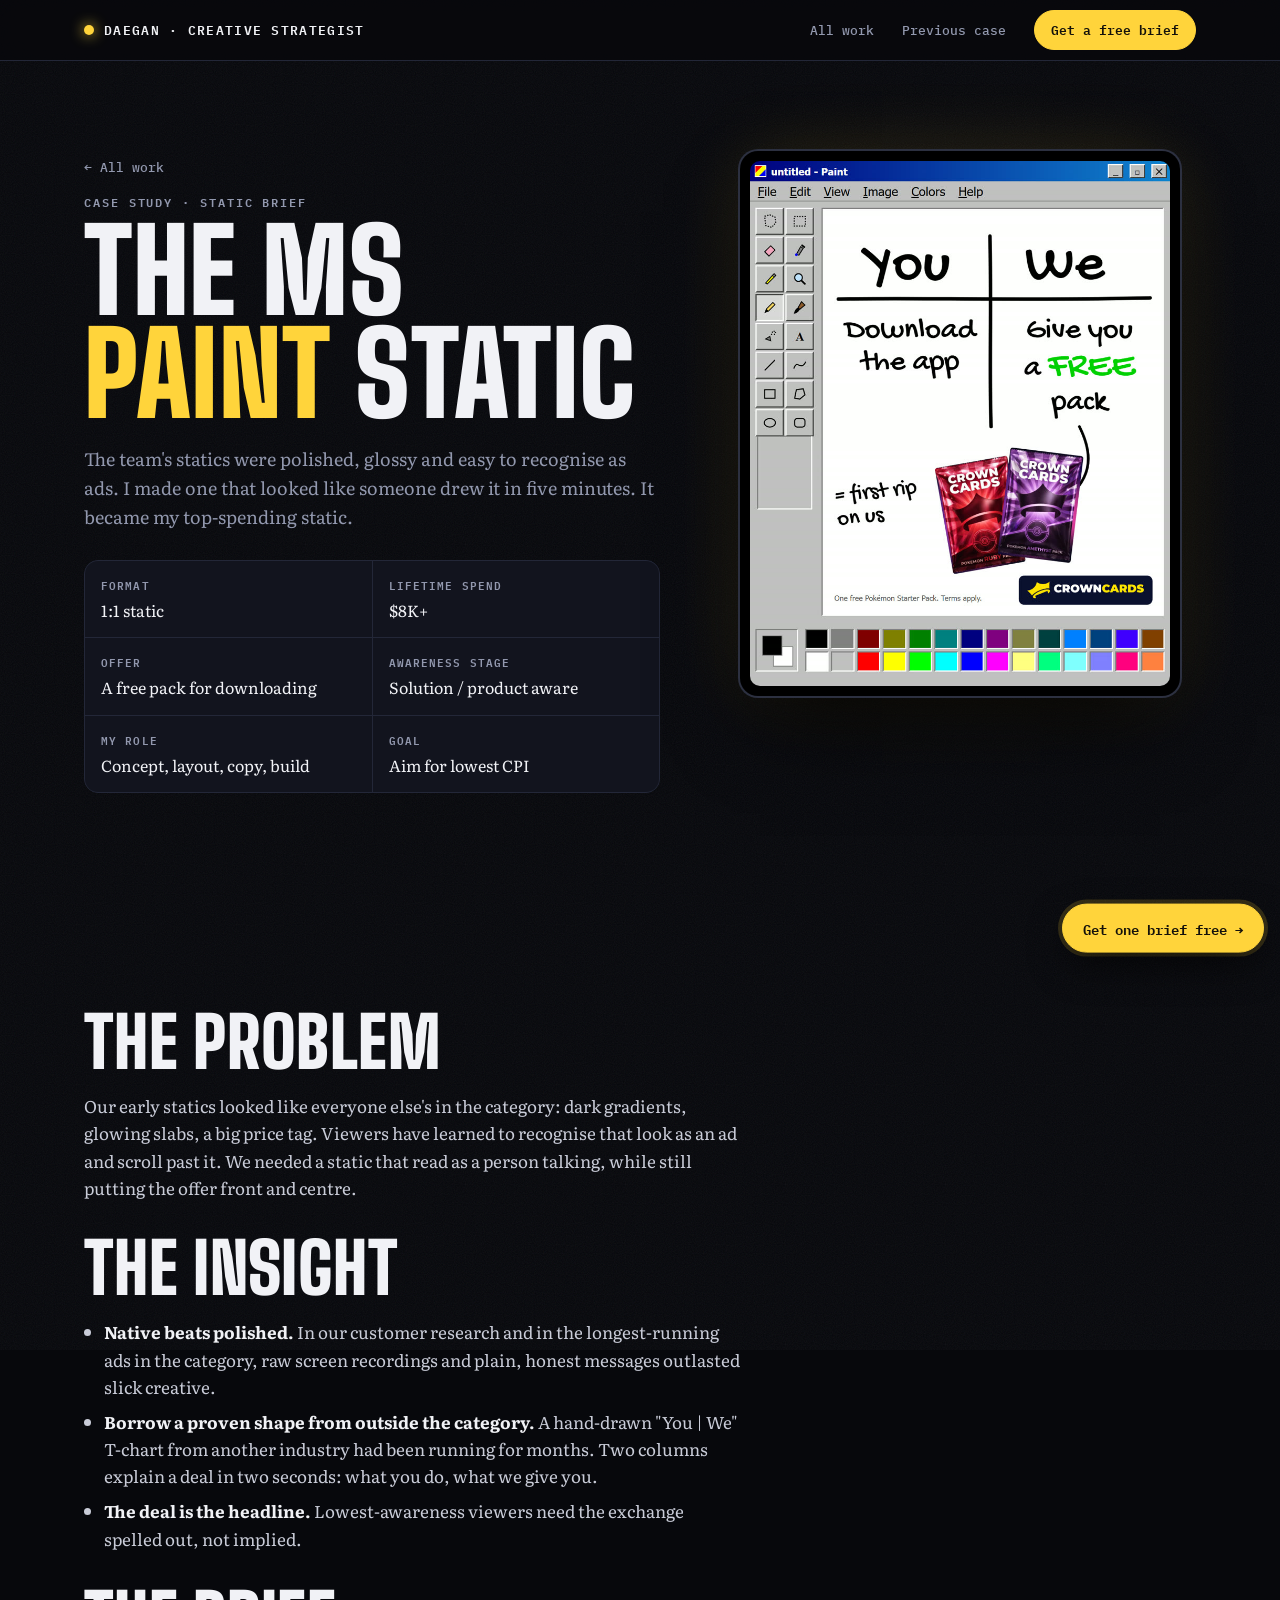
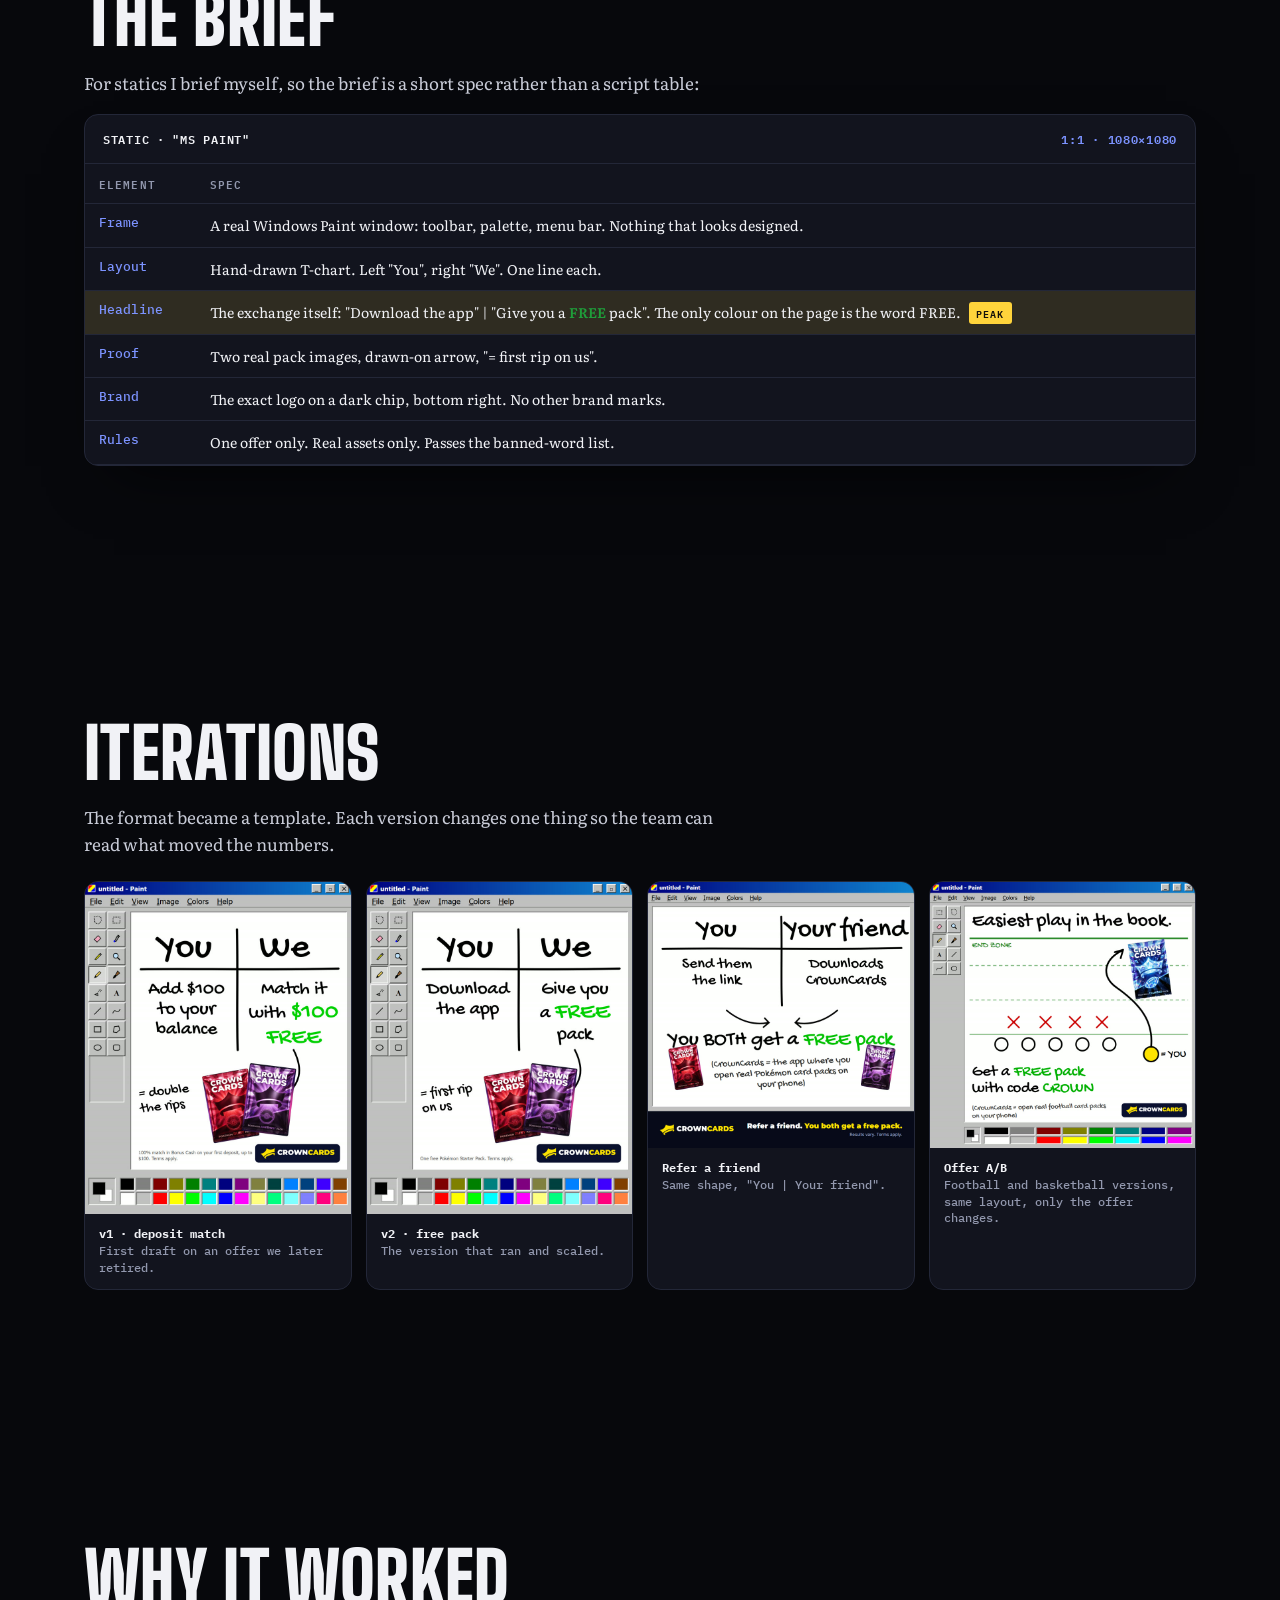
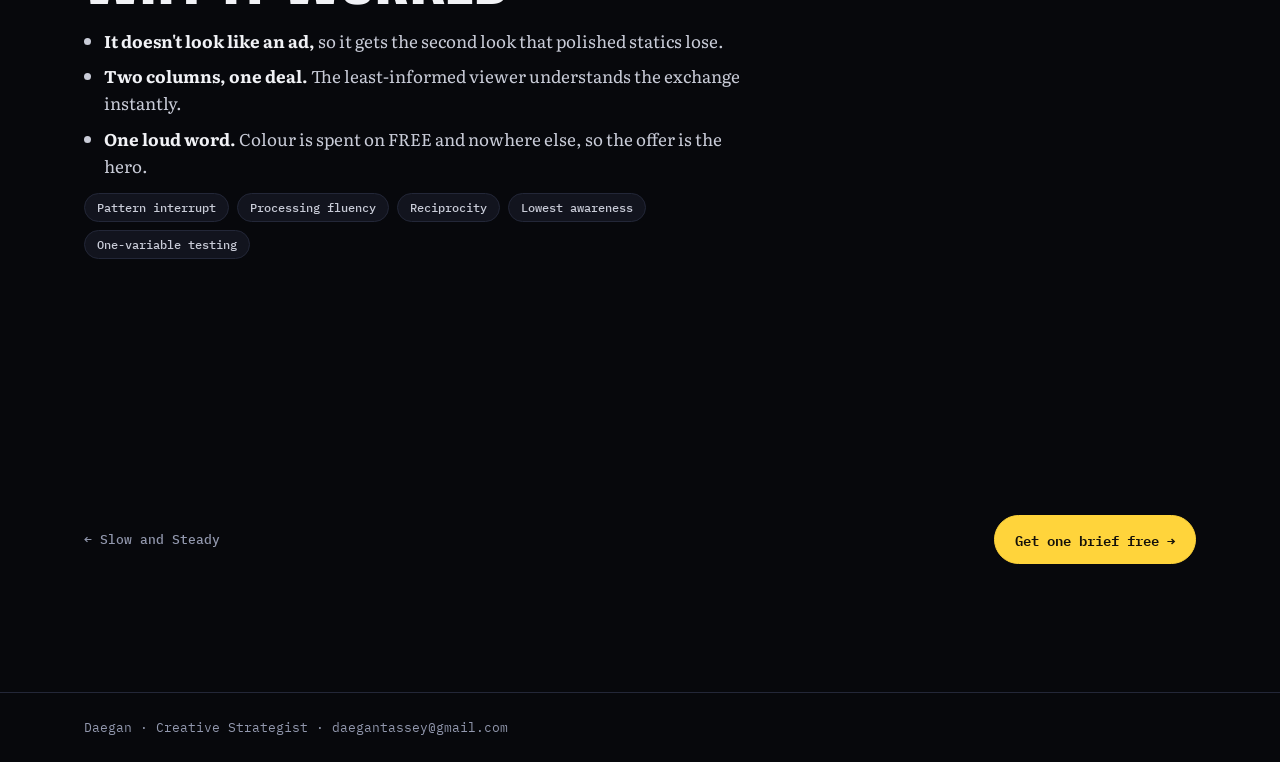
==== ms-paint.html @ 8f41a7f6 "Cache-bust css/js Co-Authored-By: Claude Opus 5.5 <noreply@anthropic.com>" ====
<!doctype html>
<html lang="en"><head>
<meta charset="utf-8"><meta name="viewport" content="width=device-width,initial-scale=1,viewport-fit=cover">
<title>MS Paint Static · Case Study</title>
<link rel="preconnect" href="https://fonts.googleapis.com"><link rel="preconnect" href="https://fonts.gstatic.com" crossorigin>
<link href="https://fonts.googleapis.com/css2?family=Big+Shoulders+Display:wght@600;800;900&family=Literata:ital,opsz,wght@0,7..72,400;0,7..72,600;1,7..72,400&family=IBM+Plex+Mono:wght@400;500;600&display=swap" rel="stylesheet">
<link rel="stylesheet" href="site.css?v=3">
</head><body>
<header class="bar"><div class="wrap">
  <a class="who" href="index.html"><b></b>Daegan · Creative Strategist</a>
  <nav><a href="index.html#work">All work</a><a href="slow-and-steady.html">Previous case</a><a class="go" href="index.html#contact">Get a free brief</a></nav>
</div></header>

<main class="wrap">
  <div class="cs-hero">
    <div>
      <a class="back" href="index.html#work">← All work</a>
      <div class="eyebrow" style="margin-top:18px">Case study · Static brief</div>
      <h1 style="margin-top:12px">The MS <span class="mark">Paint</span> static</h1>
      <p class="lede">The team's statics were polished, glossy and easy to recognise as ads. I made one that looked like someone drew it in five minutes. It became my top-spending static.</p>
      <dl class="facts">
        <div><dt>Format</dt><dd>1:1 static</dd></div>
        <div><dt>Lifetime spend</dt><dd>$8K+</dd></div>
        <div><dt>Offer</dt><dd>A free pack for downloading</dd></div>
        <div><dt>Awareness stage</dt><dd>Solution / product aware</dd></div>
        <div><dt>My role</dt><dd>Concept, layout, copy, build</dd></div>
        <div><dt>Goal</dt><dd>Aim for lowest CPI</dd></div>
      </dl>
    </div>
    <div class="media-frame sq"><img src="assets/ms-paint.jpg" alt="MS Paint style static: You download the app, We give you a free pack"></div>
  </div>

  <section class="rv">
    <div class="prose">
      <h2>The problem</h2>
      <p>Our early statics looked like everyone else's in the category: dark gradients, glowing slabs, a big price tag. Viewers have learned to recognise that look as an ad and scroll past it. We needed a static that read as a person talking, while still putting the offer front and centre.</p>
      <h2 style="margin-top:36px">The insight</h2>
      <ul>
        <li><b>Native beats polished.</b> In our customer research and in the longest-running ads in the category, raw screen recordings and plain, honest messages outlasted slick creative.</li>
        <li><b>Borrow a proven shape from outside the category.</b> A hand-drawn "You | We" T-chart from another industry had been running for months. Two columns explain a deal in two seconds: what you do, what we give you.</li>
        <li><b>The deal is the headline.</b> Lowest-awareness viewers need the exchange spelled out, not implied.</li>
      </ul>
      <h2 style="margin-top:36px">The brief</h2>
      <p>For statics I brief myself, so the brief is a short spec rather than a script table:</p>
    </div>
    <article class="brief" style="transform:none;margin-top:18px" aria-label="MS Paint static spec">
      <div class="brief-head"><span>Static · "MS Paint"</span><span>1:1 · 1080×1080</span></div>
      <div class="tbl-scroll"><table>
        <thead><tr><th>Element</th><th>Spec</th></tr></thead>
        <tbody>
          <tr><td class="tc">Frame</td><td>A real Windows Paint window: toolbar, palette, menu bar. Nothing that looks designed.</td></tr>
          <tr><td class="tc">Layout</td><td>Hand-drawn T-chart. Left "You", right "We". One line each.</td></tr>
          <tr class="peak"><td class="tc">Headline</td><td>The exchange itself: "Download the app" | "Give you a <span style="color:#1f9d3a;font-weight:600">FREE</span> pack". The only colour on the page is the word FREE.</td></tr>
          <tr><td class="tc">Proof</td><td>Two real pack images, drawn-on arrow, "= first rip on us".</td></tr>
          <tr><td class="tc">Brand</td><td>The exact logo on a dark chip, bottom right. No other brand marks.</td></tr>
          <tr><td class="tc">Rules</td><td>One offer only. Real assets only. Passes the banned-word list.</td></tr>
        </tbody></table></div>
    </article>
  </section>

  <section class="rv">
    <div class="prose"><h2>Iterations</h2><p>The format became a template. Each version changes one thing so the team can read what moved the numbers.</p></div>
    <div class="iter">
      <figure><img src="assets/ms-paint-v1.jpg" alt="First version with a deposit-match offer"><figcaption><b>v1 · deposit match</b>First draft on an offer we later retired.</figcaption></figure>
      <figure><img src="assets/ms-paint.jpg" alt="Shipped version"><figcaption><b>v2 · free pack</b>The version that ran and scaled.</figcaption></figure>
      <figure><img src="assets/ms-paint-refer.jpg" alt="Refer a friend version"><figcaption><b>Refer a friend</b>Same shape, "You | Your friend".</figcaption></figure>
      <figure><img src="assets/playbook.jpg" alt="Football playbook version"><figcaption><b>Offer A/B</b>Football and basketball versions, same layout, only the offer changes.</figcaption></figure>
    </div>
  </section>

  <section class="rv">
    <div class="prose">
      <h2>Why it worked</h2>
      <ul>
        <li><b>It doesn't look like an ad,</b> so it gets the second look that polished statics lose.</li>
        <li><b>Two columns, one deal.</b> The least-informed viewer understands the exchange instantly.</li>
        <li><b>One loud word.</b> Colour is spent on FREE and nowhere else, so the offer is the hero.</li>
      </ul>
      <div class="tags"><span>Pattern interrupt</span><span>Processing fluency</span><span>Reciprocity</span><span>Lowest awareness</span><span>One-variable testing</span></div>
    </div>
  </section>

  <section class="next rv"><a class="back" href="slow-and-steady.html">← Slow and Steady</a><a class="btn primary" href="index.html#contact">Get one brief free →</a></section>
</main>
<footer><div class="wrap">Daegan · Creative Strategist · daegantassey@gmail.com</div></footer>
<div class="sticky"><a class="btn primary" href="index.html#contact">Get one brief free →</a></div>
<script src="motion.js?v=3"></script>
</body></html>
---- site.css ----
/* Dark stage, motion-led. The site is an ad for Daegan: hook + offer up top, proof moving, story, peak (case studies), offer again.
   Single deliberate dark look. Highlighter yellow = the offer; cobalt = data/timecodes. */
:root{
  --bg:#07080C; --bg2:#0E1018; --card:#12141E; --line:#232738; --fg:#F1F2F6; --mut:#9298AE;
  --hl:#FFD43B; --hl-ink:#14110A; --tc:#7C93FF; --glow:rgba(255,212,59,.18);
  --display:"Big Shoulders Display","Arial Narrow",Impact,sans-serif;
  --body:"Literata",Georgia,"Times New Roman",serif;
  --mono:"IBM Plex Mono",ui-monospace,Menlo,Consolas,monospace;
  color-scheme:dark;
}
*{box-sizing:border-box}
html{scroll-behavior:smooth}
body{background:var(--bg);color:var(--fg);font:400 17px/1.6 var(--body);margin:0;overflow-x:hidden}
body::before{content:"";position:fixed;inset:-50%;z-index:-1;pointer-events:none;opacity:.06;
  background-image:url("data:image/svg+xml,%3Csvg xmlns='http://www.w3.org/2000/svg' width='160' height='160'%3E%3Cfilter id='n'%3E%3CfeTurbulence type='fractalNoise' baseFrequency='.9' numOctaves='3'/%3E%3C/filter%3E%3Crect width='100%25' height='100%25' filter='url(%23n)'/%3E%3C/svg%3E");
  animation:grain 1.2s steps(6) infinite}
@keyframes grain{0%{transform:translate(0,0)}20%{transform:translate(-3%,2%)}40%{transform:translate(2%,-3%)}60%{transform:translate(-2%,-1%)}80%{transform:translate(3%,1%)}100%{transform:translate(0,0)}}
.wrap{max-width:1200px;margin:0 auto;padding-inline:clamp(16px,4vw,44px);padding-block:0}
a{color:inherit}
h1,h2,h3{font-family:var(--display);font-weight:900;line-height:.9;letter-spacing:.005em;text-transform:uppercase;text-wrap:balance;margin:0}
.eyebrow{font:600 12px/1 var(--mono);letter-spacing:.16em;text-transform:uppercase;color:var(--mut)}
.mark{color:var(--hl)}
.hlbar{background:var(--hl);color:var(--hl-ink);padding:0 .12em}
section{padding-block:clamp(70px,10vw,140px)}
.lede{max-width:58ch;color:var(--mut);font-size:18px}
:focus-visible{outline:3px solid var(--hl);outline-offset:3px}

/* bar */
.bar{position:sticky;top:env(safe-area-inset-top,0px);z-index:20;background:rgba(7,8,12,.72);backdrop-filter:blur(12px);border-bottom:1px solid var(--line)}
.bar .wrap{display:flex;align-items:center;justify-content:space-between;gap:16px;height:60px}
.who{font:600 13px var(--mono);letter-spacing:.1em;text-transform:uppercase;text-decoration:none}
.who b{display:inline-block;width:10px;height:10px;border-radius:50%;background:var(--hl);margin-right:10px;box-shadow:0 0 14px var(--hl);animation:pulse 2s ease-in-out infinite}
@keyframes pulse{50%{opacity:.35}}
nav{display:flex;gap:clamp(12px,2.4vw,28px);font:500 13px var(--mono);align-items:center}
nav a{text-decoration:none;color:var(--mut)} nav a:hover{color:var(--fg)}
@media (max-width:680px){nav a:not(.go){display:none}}
.go,.btn{font:600 14px var(--mono);text-decoration:none;padding:12px 20px;border-radius:999px;border:1.5px solid var(--line);color:var(--fg);background:transparent;cursor:pointer;display:inline-flex;align-items:center;gap:8px;transition:transform .2s,box-shadow .2s,background .2s}
.go,.btn.primary{background:var(--hl);color:var(--hl-ink)!important;border-color:var(--hl)}
.btn.primary:hover,.go:hover{transform:translateY(-2px);box-shadow:0 10px 30px -6px var(--hl)}
.go{padding:8px 16px;font-size:13px}

/* hero */
.hero{position:relative;display:grid;grid-template-columns:minmax(0,1.2fr) minmax(0,.8fr);gap:clamp(28px,5vw,72px);align-items:center;padding-block:clamp(44px,8vw,100px)}
.hero::before{content:"";position:absolute;z-index:-1;width:900px;height:900px;left:40%;top:-30%;border-radius:50%;background:radial-gradient(circle,var(--glow),transparent 60%);filter:blur(10px);animation:drift 14s ease-in-out infinite alternate}
@keyframes drift{to{transform:translate(-18%,12%)}}
.hero h1{font-size:clamp(54px,7.2vw,104px)}
.hero h1 .ln{white-space:nowrap}
@media (max-width:520px){.hero h1 .ln{white-space:normal}}
.hero h1 .ln{display:block;animation:rise .9s cubic-bezier(.2,.8,.2,1) both}
.hero h1 .ln:nth-child(2){animation-delay:.08s}.hero h1 .ln:nth-child(3){animation-delay:.16s}.hero h1 .ln:nth-child(4){animation-delay:.24s}
@keyframes rise{from{transform:translateY(40%);opacity:0}to{transform:none;opacity:1}}
.hero p{margin:24px 0 28px;max-width:46ch;font-size:19px;color:#C9CCD8}
.cta-row{display:flex;flex-wrap:wrap;gap:12px;align-items:center}
.chip{font:500 13px var(--mono);color:var(--mut);display:flex;align-items:center;gap:8px}
.chip strong{color:var(--fg)}
.phone{justify-self:center;width:min(320px,80vw);border-radius:40px;padding:10px;background:#000;box-shadow:0 0 0 2px #2c3040,0 0 0 4px #0b0c12,0 40px 80px -20px rgba(0,0,0,.9),0 0 80px -10px var(--glow);transform:rotate(3deg);animation:float 6s ease-in-out infinite}
@keyframes float{50%{transform:rotate(1.5deg) translateY(-12px)}}
.phone video,.phone img{display:block;width:100%;border-radius:30px;aspect-ratio:9/16;object-fit:cover;max-width:100%}
.phone .tag{position:absolute}
@media (max-width:880px){.hero{grid-template-columns:1fr}.phone{transform:none}}

/* marquee */
.marquee{border-block:1px solid var(--line);overflow:hidden;white-space:nowrap;background:var(--bg2)}
.marquee .track{display:inline-flex;gap:48px;padding-block:18px;animation:mq 38s linear infinite;font:800 clamp(22px,3vw,34px)/1 var(--display);text-transform:uppercase;letter-spacing:.03em}
.marquee .track span{display:inline-flex;align-items:center;gap:48px}
.marquee .track span::after{content:"✦";color:var(--hl);font-size:.7em}
.marquee em{font-style:normal;color:var(--hl)}
@keyframes mq{to{transform:translateX(-50%)}}

/* proof stats */
.proof{display:grid;grid-template-columns:repeat(4,minmax(0,1fr));gap:1px;background:var(--line);border:1px solid var(--line);border-radius:14px;overflow:hidden}
.proof div{background:var(--card);padding:28px 22px}
.proof strong{display:block;font:900 clamp(46px,6vw,76px)/1 var(--display);font-variant-numeric:tabular-nums}
.proof .hi strong{color:var(--hl);text-shadow:0 0 30px var(--glow)}
.proof span{font:500 12px var(--mono);letter-spacing:.08em;text-transform:uppercase;color:var(--mut)}
@media (max-width:760px){.proof{grid-template-columns:repeat(2,minmax(0,1fr))}}
.foot{font:400 13px var(--mono);color:var(--mut);margin-top:14px}

/* section heads */
.sh{display:grid;grid-template-columns:minmax(0,1.1fr) minmax(0,.9fr);gap:clamp(20px,4vw,56px);align-items:end;margin-bottom:44px}
.sh h2{font-size:clamp(52px,7.5vw,104px)}
@media (max-width:760px){.sh{grid-template-columns:1fr}}

/* story: problem → fix */
.problem{display:grid;grid-template-columns:repeat(3,minmax(0,1fr));gap:14px}
.problem div{padding:26px;border:1px solid var(--line);border-radius:14px;background:var(--card)}
.problem b{font:900 36px/1 var(--display);text-transform:uppercase;display:block;margin-bottom:10px}
.problem p{margin:0;color:var(--mut);font-size:16px}
@media (max-width:760px){.problem{grid-template-columns:1fr}}

/* brief card */
.brief{background:var(--card);border:1px solid var(--line);border-radius:14px;overflow:hidden;box-shadow:0 30px 60px -30px rgba(0,0,0,.8);min-width:0}
.brief-head{display:flex;justify-content:space-between;gap:12px;padding:14px 18px;border-bottom:1px solid var(--line);font:600 12px var(--mono);letter-spacing:.06em;text-transform:uppercase}
.brief-head span:last-child{color:var(--tc)}
.story{padding:14px 18px;font-size:15px;line-height:1.5;border-bottom:1px solid var(--line);color:#C9CCD8}
.story b{font:600 11px var(--mono);letter-spacing:.1em;text-transform:uppercase;color:var(--mut);display:block;margin-bottom:4px}
.tbl-scroll{overflow-x:auto}
table{border-collapse:collapse;width:100%;font-size:14px}
th{font:600 11px var(--mono);letter-spacing:.1em;text-transform:uppercase;color:var(--mut);text-align:left;padding:10px 14px;border-bottom:1px solid var(--line);white-space:nowrap}
td{padding:10px 14px;border-bottom:1px solid var(--line);vertical-align:top}
td.tc{font:500 13px var(--mono);color:var(--tc);white-space:nowrap;font-variant-numeric:tabular-nums}
tr.peak td{background:rgba(255,212,59,.12)}
tr.peak td:last-child::after{content:"PEAK";font:600 10px var(--mono);letter-spacing:.12em;margin-left:8px;padding:2px 7px;border-radius:3px;background:var(--hl);color:var(--hl-ink)}
.split{display:grid;grid-template-columns:minmax(0,.9fr) minmax(0,1.1fr);gap:clamp(24px,4vw,56px);align-items:start}
@media (max-width:900px){.split{grid-template-columns:1fr}}

/* anatomy list */
.anatomy{display:grid;grid-template-columns:repeat(2,minmax(0,1fr));gap:1px;background:var(--line);border:1px solid var(--line);border-radius:14px;overflow:hidden}
.part{background:var(--card);padding:20px 22px;transition:background .25s}
.part:hover{background:#171a27}
.part .k{font:600 11px var(--mono);color:var(--tc);letter-spacing:.1em}
.part h3{font-size:28px;margin:8px 0 6px}
.part p{margin:0;font-size:15px;color:var(--mut)}
@media (max-width:540px){.anatomy{grid-template-columns:1fr}}

/* reel (moving work) */
.reel{overflow:hidden;mask-image:linear-gradient(90deg,transparent,#000 6%,#000 94%,transparent);-webkit-mask-image:linear-gradient(90deg,transparent,#000 6%,#000 94%,transparent)}
.reel .row{display:flex;gap:16px;width:max-content;animation:reel 60s linear infinite}
.reel:hover .row{animation-play-state:paused}
@keyframes reel{to{transform:translateX(-50%)}}
.rc{position:relative;width:250px;flex:none;border-radius:16px;overflow:hidden;background:#000;border:1px solid var(--line);text-decoration:none}
.rc video,.rc img{display:block;width:100%;aspect-ratio:4/5;object-fit:cover;max-width:100%}
.rc.static img{object-fit:contain;background:#0d1020}
.rc .cap{position:absolute;left:0;right:0;bottom:0;padding:34px 14px 12px;background:linear-gradient(transparent,rgba(0,0,0,.88));font:500 12px/1.35 var(--mono);color:#cfd3e2}
.rc .cap b{display:block;color:#fff;font:800 22px/1 var(--display);text-transform:uppercase;margin-bottom:4px}
.rc .cap .sp{color:var(--hl)}
.rc .badge{position:absolute;top:10px;left:10px;font:600 10px var(--mono);letter-spacing:.1em;text-transform:uppercase;background:var(--hl);color:var(--hl-ink);padding:4px 8px;border-radius:999px}

/* awareness ladder */
.ladder{display:flex;flex-direction:column;gap:10px}
.rung{display:grid;grid-template-columns:170px minmax(0,1fr) minmax(0,1.1fr);gap:22px;align-items:baseline;padding:20px 22px;background:var(--card);border:1px solid var(--line);border-radius:14px;transition:border-color .25s,transform .25s}
.rung:hover{border-color:var(--hl);transform:translateX(6px)}
.rung:nth-child(2){margin-left:3%}.rung:nth-child(3){margin-left:6%}.rung:nth-child(4){margin-left:9%}.rung:nth-child(5){margin-left:12%}
.rung .st{font:900 30px/1 var(--display);text-transform:uppercase}
.rung .st small{display:block;font:600 11px var(--mono);letter-spacing:.12em;color:var(--tc);margin-bottom:6px}
.rung .job{font-size:15.5px}
.rung .ex{font-size:15px;color:var(--mut);border-left:2px solid var(--hl);padding-left:12px}
@media (max-width:820px){.rung{grid-template-columns:1fr;gap:8px;margin-left:0!important}}

/* case study cards (the peak) */
.cases{display:grid;grid-template-columns:repeat(2,minmax(0,1fr));gap:18px}
.case{position:relative;display:grid;grid-template-columns:minmax(0,1fr) 150px;gap:18px;align-items:end;padding:26px;border-radius:18px;background:var(--card);border:1px solid var(--line);text-decoration:none;overflow:hidden;transition:transform .3s,border-color .3s}
.case:hover{transform:translateY(-6px);border-color:var(--hl)}
.case::after{content:"";position:absolute;inset:auto -30% -60% auto;width:340px;height:340px;border-radius:50%;background:radial-gradient(circle,var(--glow),transparent 65%)}
.case h3{font-size:clamp(40px,4.6vw,64px)}
.case .meta{font:500 12px var(--mono);color:var(--mut);letter-spacing:.06em;text-transform:uppercase;margin-bottom:12px}
.case .sp{font:900 44px/1 var(--display);color:var(--hl);margin-top:14px}
.case .go2{font:600 13px var(--mono);margin-top:14px;display:inline-block}
.case img,.case video{width:150px;border-radius:12px;position:relative;z-index:1;max-width:100%}
@media (max-width:900px){.cases{grid-template-columns:1fr}}
@media (max-width:480px){.case{grid-template-columns:1fr}.case img,.case video{width:120px}}

/* theory */
.theories{display:grid;grid-template-columns:repeat(auto-fill,minmax(250px,1fr));gap:12px}
.th{padding:20px;border:1px solid var(--line);border-radius:14px;background:var(--card);transition:border-color .25s}
.th:hover{border-color:var(--tc)}
.th b{font:600 13px var(--mono);letter-spacing:.04em;color:var(--fg)}
.th p{margin:6px 0 0;font-size:15px;color:var(--mut)}

/* systems */
.systems{display:grid;grid-template-columns:repeat(2,minmax(0,1fr));gap:14px}
.sys{display:grid;grid-template-columns:auto minmax(0,1fr);gap:18px;padding:22px;border:1px solid var(--line);border-radius:14px;background:var(--card)}
.cover{width:80px;height:104px;border-radius:4px;background:linear-gradient(160deg,#1b1f30,#090a10);border:1px solid var(--line);color:var(--hl);display:grid;place-items:end start;padding:9px;font:800 15px/1 var(--display);text-transform:uppercase}
.sys h3{font-size:30px;margin-bottom:6px}
.sys p{margin:0;font-size:15.5px;color:var(--mut)}
@media (max-width:760px){.systems{grid-template-columns:1fr}}

/* process */
.steps{display:grid;grid-template-columns:repeat(4,minmax(0,1fr));gap:0;border-top:1px solid var(--line)}
.step{padding:22px 18px 0 0;position:relative}
.step::before{content:"";position:absolute;top:-4px;left:0;width:8px;height:8px;border-radius:50%;background:var(--hl);box-shadow:0 0 12px var(--hl)}
.step .n{font:600 13px var(--mono);color:var(--tc)}
.step h3{font-size:32px;margin:8px 0}
.step p{margin:0;font-size:15.5px;color:var(--mut)}
@media (max-width:820px){.steps{grid-template-columns:1fr 1fr;row-gap:28px}}
@media (max-width:480px){.steps{grid-template-columns:1fr}}

.stack{display:flex;flex-wrap:wrap;gap:10px}
.stack span{font:500 14px var(--mono);padding:8px 14px;border:1px solid var(--line);border-radius:999px;color:#C9CCD8}

/* closing offer */
.close{position:relative;padding-block:clamp(80px,12vw,160px);text-align:center}
.close::before{content:"";position:absolute;z-index:-1;left:50%;top:50%;width:900px;height:600px;transform:translate(-50%,-50%);background:radial-gradient(ellipse,var(--glow),transparent 62%)}
.close h2{font-size:clamp(64px,11vw,160px);max-width:12ch;margin:14px auto 0}
.close p{max-width:52ch;margin:22px auto 30px;color:#C9CCD8}
.contact{display:flex;flex-wrap:wrap;gap:12px;align-items:center;justify-content:center}
.addr{font:600 15px var(--mono);padding:12px 18px;border:1.5px dashed var(--line);border-radius:999px;user-select:all}
footer{border-top:1px solid var(--line);padding-block:26px;font:400 13px var(--mono);color:var(--mut)}

/* sticky CTA */
.sticky{position:fixed;right:max(16px,env(safe-area-inset-right,0px));bottom:calc(16px + env(safe-area-inset-bottom,0px));z-index:30;transform:translateY(140%);transition:transform .35s cubic-bezier(.2,.8,.2,1)}
.sticky.on{transform:none}
.sticky .btn{box-shadow:0 14px 40px -8px rgba(0,0,0,.8),0 0 0 4px rgba(255,212,59,.18)}

/* reveal on scroll (content stays visible without JS) */
.motion .rv{opacity:0;transform:translateY(28px);transition:opacity .8s cubic-bezier(.2,.8,.2,1),transform .8s cubic-bezier(.2,.8,.2,1)}
.motion .rv.in{opacity:1;transform:none}

/* case study pages */
.cs-hero{display:grid;grid-template-columns:minmax(0,1.1fr) minmax(0,.9fr);gap:clamp(24px,5vw,64px);align-items:start;padding-block:clamp(40px,7vw,90px)}
.cs-hero h1{font-size:clamp(60px,9vw,128px);animation:rise .9s cubic-bezier(.2,.8,.2,1) both}
.cs-hero .lede{margin-top:18px}
.facts{display:grid;grid-template-columns:repeat(2,minmax(0,1fr));gap:1px;background:var(--line);border:1px solid var(--line);border-radius:14px;overflow:hidden;margin:28px 0 0}
.facts div{background:var(--card);padding:14px 16px}
.facts dt{font:600 11px var(--mono);letter-spacing:.1em;text-transform:uppercase;color:var(--mut)}
.facts dd{margin:4px 0 0;font-size:16px}
.media-frame{justify-self:center;width:min(340px,86vw);border-radius:40px;padding:10px;background:#000;box-shadow:0 0 0 2px #2c3040,0 40px 80px -20px rgba(0,0,0,.9),0 0 80px -10px var(--glow)}
.media-frame video,.media-frame img{display:block;width:100%;border-radius:30px;max-width:100%}
.media-frame.sq{border-radius:18px;width:min(440px,90vw)}.media-frame.sq img{border-radius:10px}
.prose{max-width:66ch}
.prose h2{font-size:clamp(40px,5.5vw,72px);margin-bottom:18px}
.prose p{margin:0 0 14px;color:#C9CCD8}
.prose ul{margin:0 0 14px;padding-left:20px;color:#C9CCD8}
.prose li{margin-bottom:8px}
.prose b{color:var(--fg)}
.frames{display:grid;grid-template-columns:repeat(6,minmax(0,1fr));gap:12px;margin-top:24px}
.frames figure{margin:0}
.frames img{width:100%;border-radius:12px;display:block;max-width:100%;border:1px solid var(--line)}
.frames figcaption{font:500 11px/1.35 var(--mono);color:var(--mut);margin-top:8px}
@media (max-width:760px){.frames{grid-template-columns:repeat(3,minmax(0,1fr))}.cs-hero{grid-template-columns:1fr}}
.iter{display:grid;grid-template-columns:repeat(4,minmax(0,1fr));gap:14px;margin-top:24px}
.iter figure{margin:0;background:var(--card);border:1px solid var(--line);border-radius:14px;overflow:hidden}
.iter img{display:block;width:100%;max-width:100%}
.iter figcaption{padding:12px 14px;font:500 12px/1.4 var(--mono);color:var(--mut)}
.iter figcaption b{color:var(--fg);display:block}
@media (max-width:820px){.iter{grid-template-columns:repeat(2,minmax(0,1fr))}}
.tags{display:flex;flex-wrap:wrap;gap:8px;margin-top:10px}
.tags span{font:500 12px var(--mono);padding:6px 12px;border:1px solid var(--line);border-radius:999px;background:var(--card);color:#C9CCD8}
.back{font:500 13px var(--mono);color:var(--mut);text-decoration:none}
.next{display:flex;justify-content:space-between;align-items:center;gap:16px;flex-wrap:wrap}

@media (prefers-reduced-motion:reduce){*,*::before,*::after{animation:none!important;transition:none!important}.motion .rv{opacity:1;transform:none}}
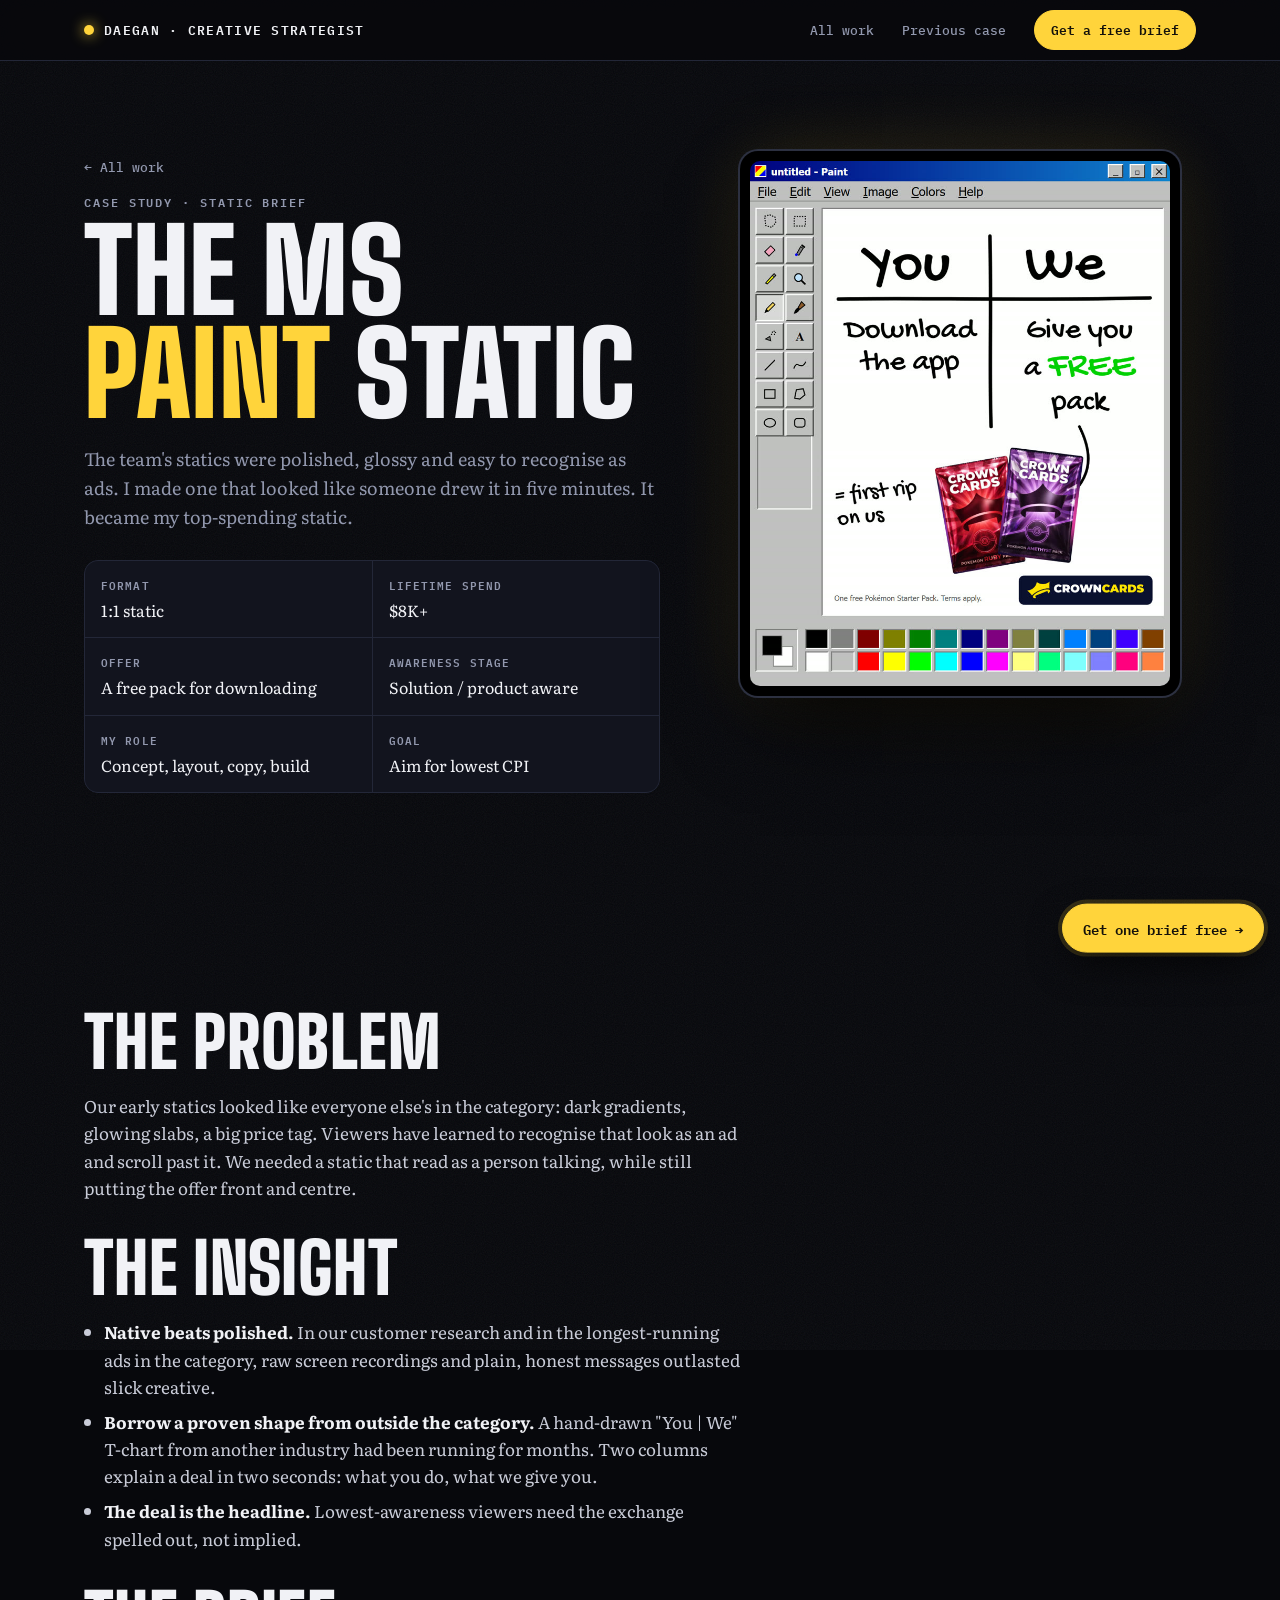
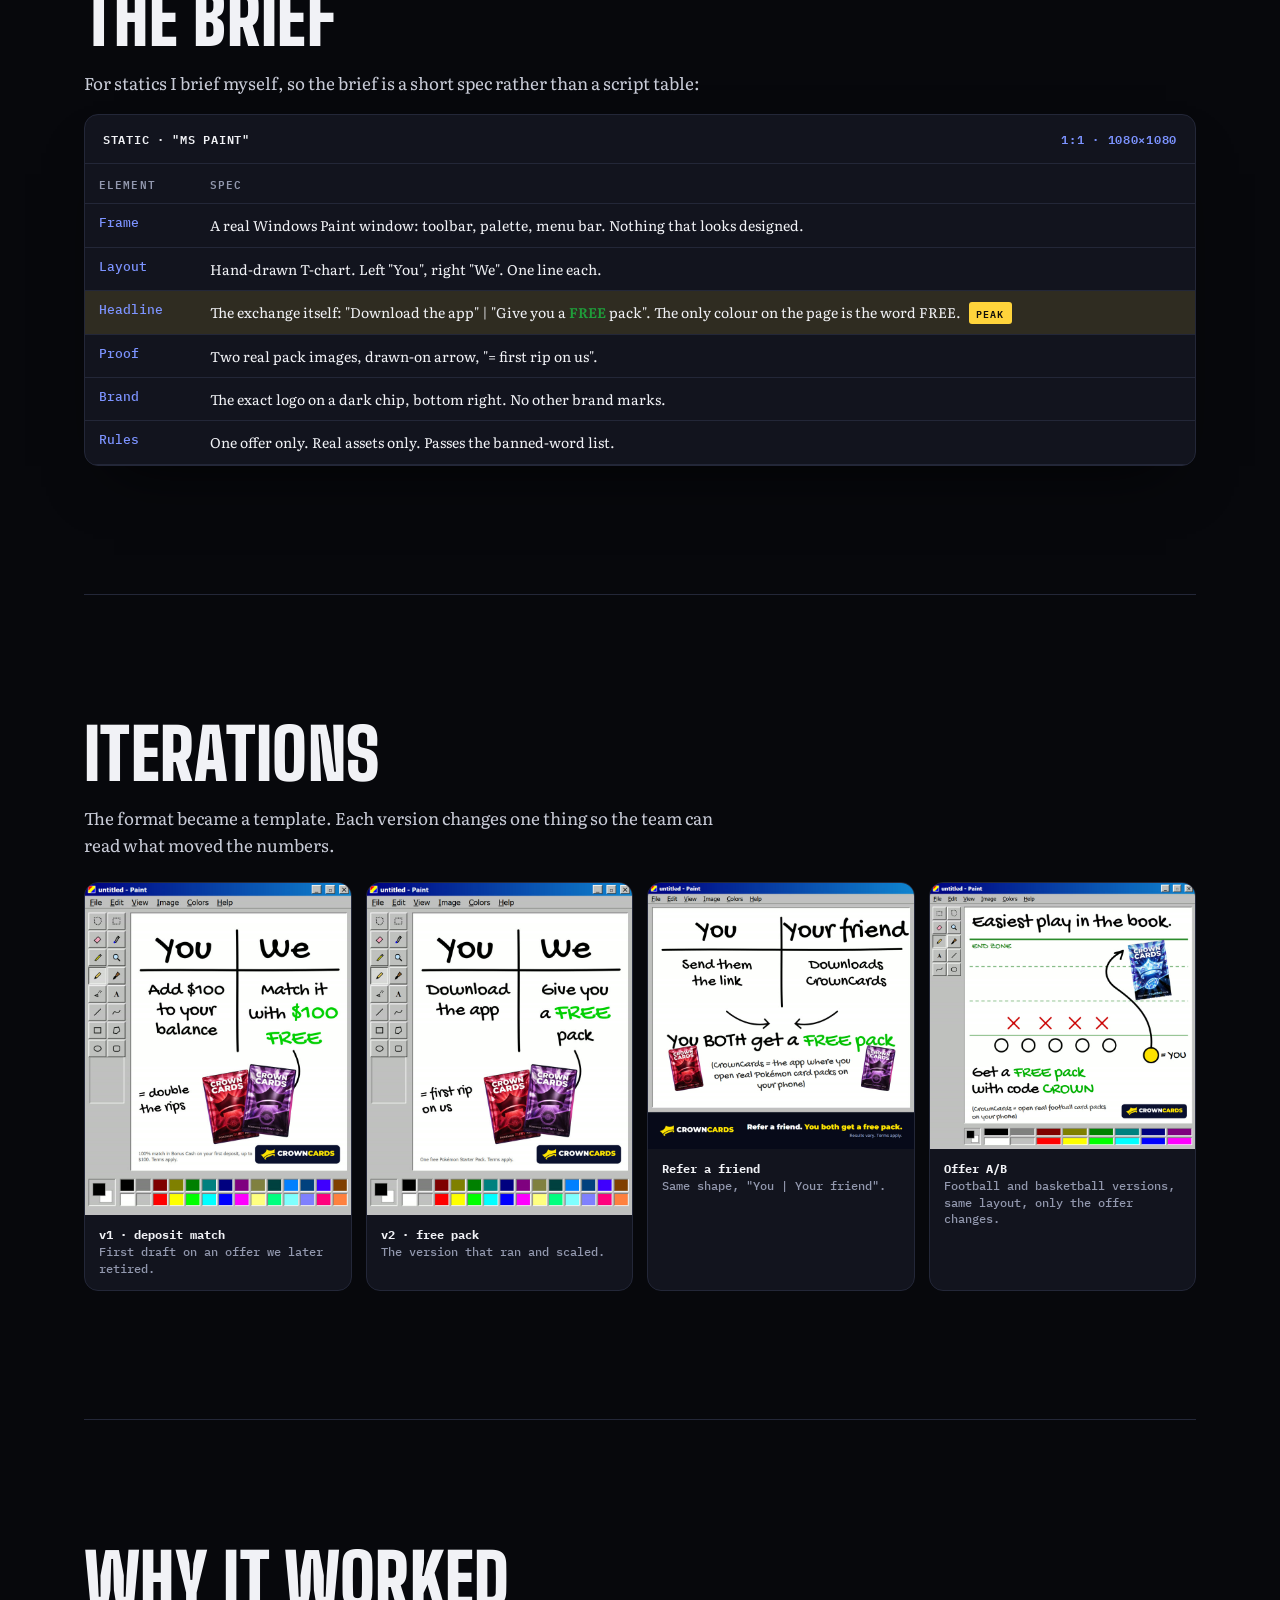
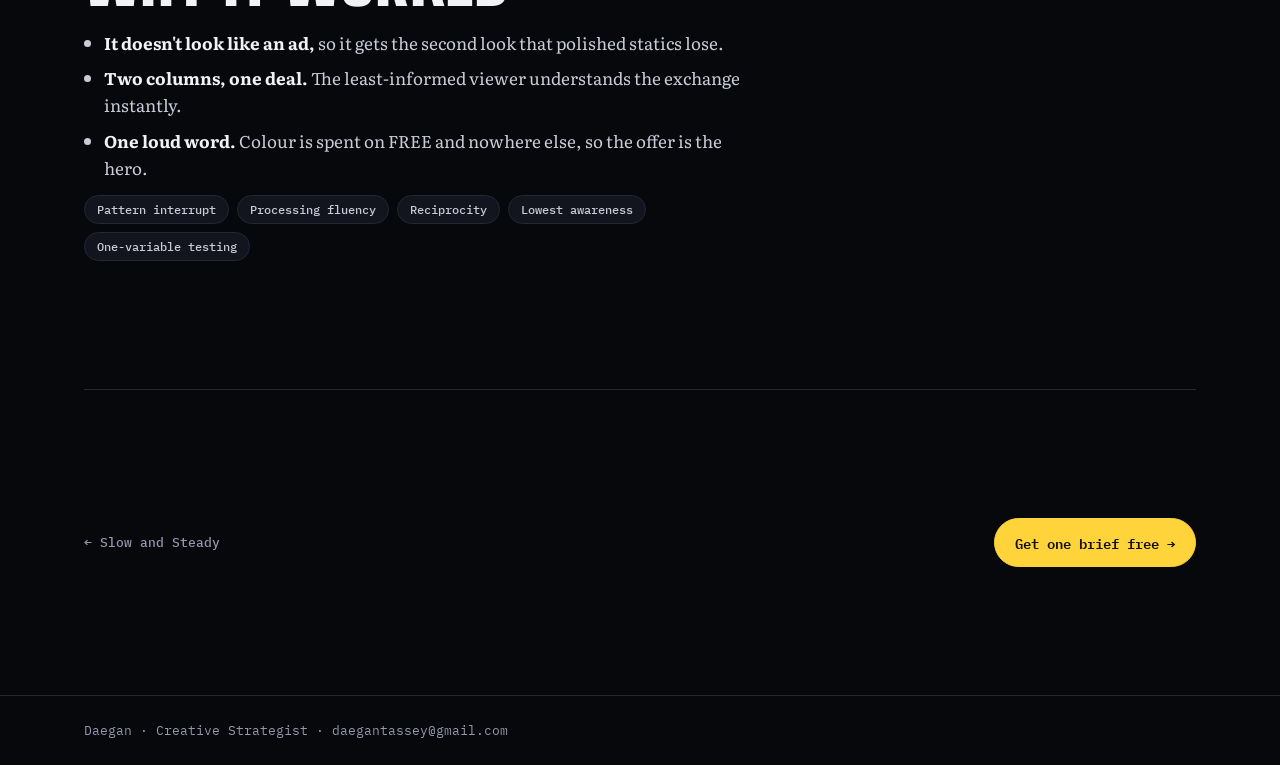
==== commit 474f46ca: "Fix section spacing (wrap class was zeroing section padding) Co-Authored-By: Claude Opus 5.5 <norepl" ====
--- a/ms-paint.html
+++ b/ms-paint.html
@@ -4,7 +4,7 @@
 <title>MS Paint Static · Case Study</title>
 <link rel="preconnect" href="https://fonts.googleapis.com"><link rel="preconnect" href="https://fonts.gstatic.com" crossorigin>
 <link href="https://fonts.googleapis.com/css2?family=Big+Shoulders+Display:wght@600;800;900&family=Literata:ital,opsz,wght@0,7..72,400;0,7..72,600;1,7..72,400&family=IBM+Plex+Mono:wght@400;500;600&display=swap" rel="stylesheet">
-<link rel="stylesheet" href="site.css?v=3">
+<link rel="stylesheet" href="site.css?v=4">
 </head><body>
 <header class="bar"><div class="wrap">
   <a class="who" href="index.html"><b></b>Daegan · Creative Strategist</a>
@@ -84,5 +84,5 @@
 </main>
 <footer><div class="wrap">Daegan · Creative Strategist · daegantassey@gmail.com</div></footer>
 <div class="sticky"><a class="btn primary" href="index.html#contact">Get one brief free →</a></div>
-<script src="motion.js?v=3"></script>
+<script src="motion.js?v=4"></script>
 </body></html>
--- a/site.css
+++ b/site.css
@@ -21,7 +21,9 @@
 .eyebrow{font:600 12px/1 var(--mono);letter-spacing:.16em;text-transform:uppercase;color:var(--mut)}
 .mark{color:var(--hl)}
 .hlbar{background:var(--hl);color:var(--hl-ink);padding:0 .12em}
-section{padding-block:clamp(70px,10vw,140px)}
+section,section.wrap{padding-block:clamp(80px,10vw,140px)}
+section + section{border-top:1px solid var(--line)}
+.close,section.close{padding-block:clamp(90px,12vw,170px)}
 .lede{max-width:58ch;color:var(--mut);font-size:18px}
 :focus-visible{outline:3px solid var(--hl);outline-offset:3px}
 
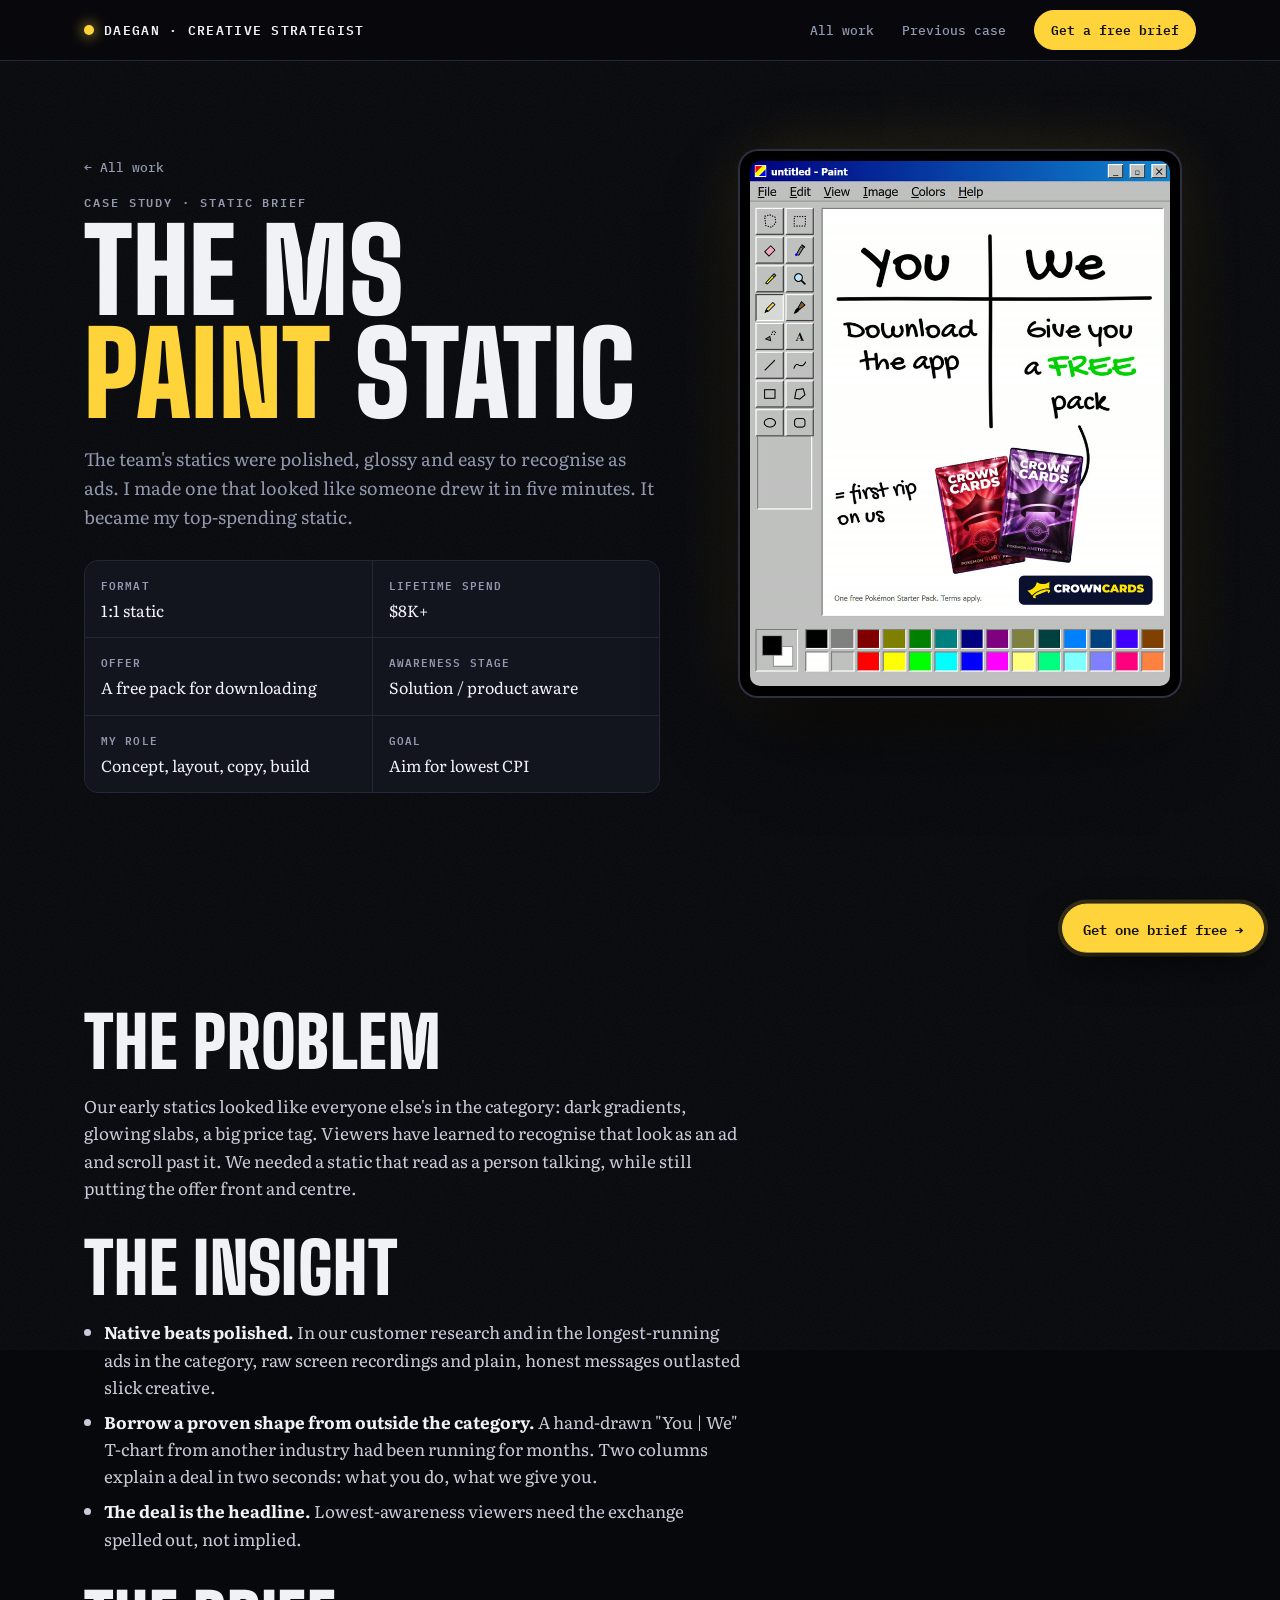
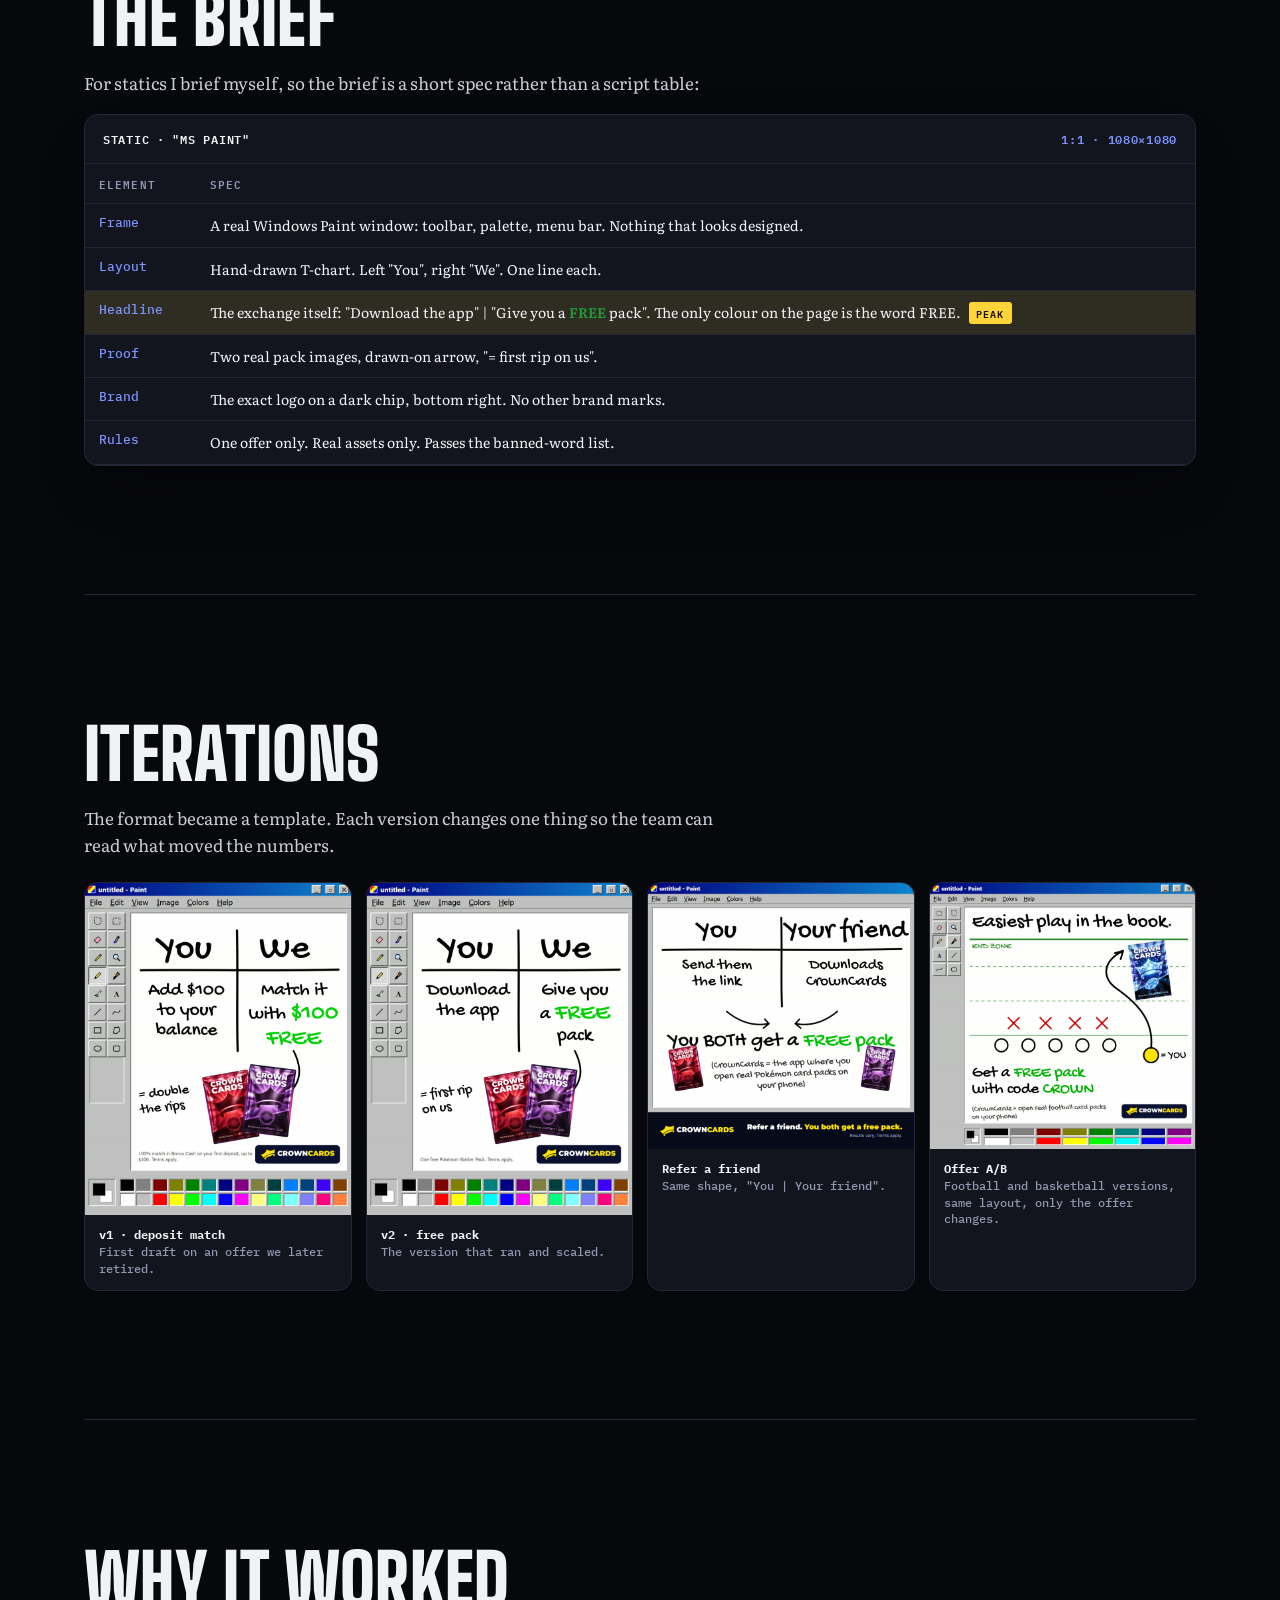
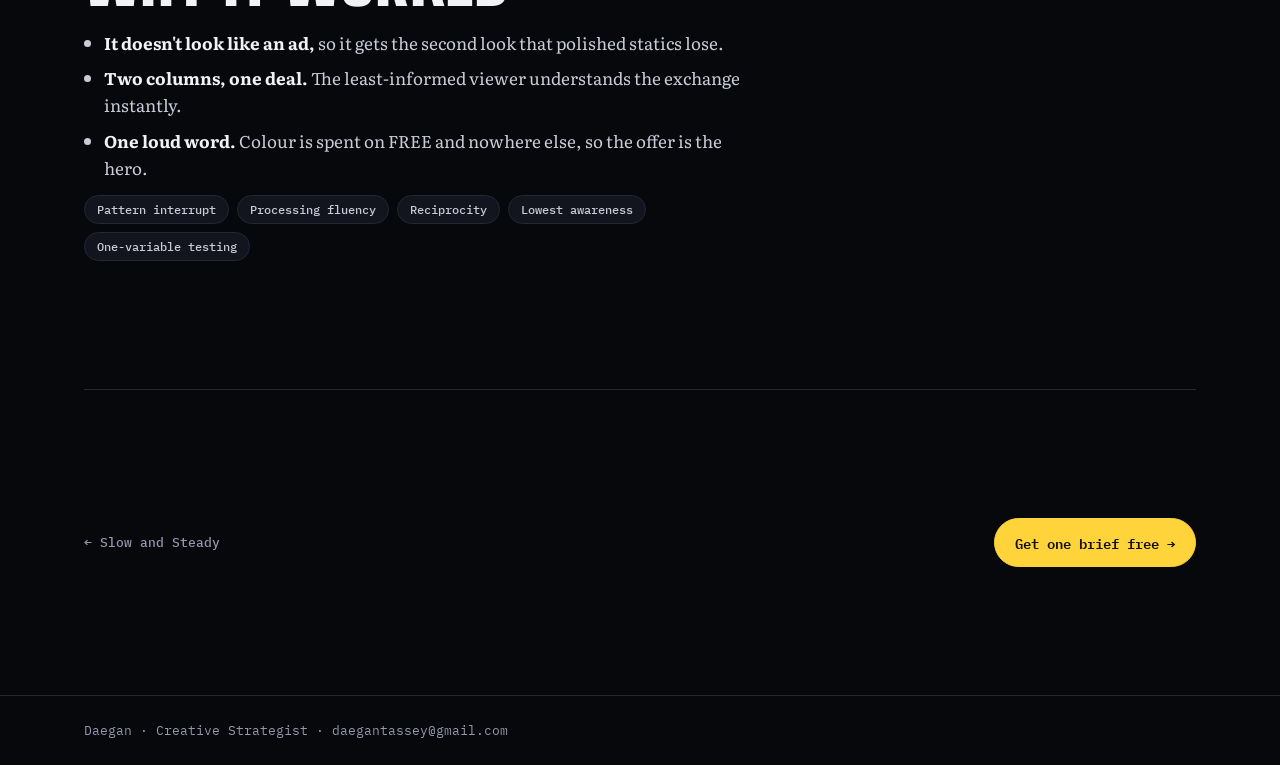
==== commit afc4ab41: "Mobile pass: no horizontal overflow, compact header, scaled type and cards Co-Authored-By: Claude Op" ====
--- a/ms-paint.html
+++ b/ms-paint.html
@@ -4,10 +4,10 @@
 <title>MS Paint Static · Case Study</title>
 <link rel="preconnect" href="https://fonts.googleapis.com"><link rel="preconnect" href="https://fonts.gstatic.com" crossorigin>
 <link href="https://fonts.googleapis.com/css2?family=Big+Shoulders+Display:wght@600;800;900&family=Literata:ital,opsz,wght@0,7..72,400;0,7..72,600;1,7..72,400&family=IBM+Plex+Mono:wght@400;500;600&display=swap" rel="stylesheet">
-<link rel="stylesheet" href="site.css?v=4">
+<link rel="stylesheet" href="site.css?v=5">
 </head><body>
 <header class="bar"><div class="wrap">
-  <a class="who" href="index.html"><b></b>Daegan · Creative Strategist</a>
+  <a class="who" href="index.html"><b></b>Daegan<span class="full"> · Creative Strategist</span></a>
   <nav><a href="index.html#work">All work</a><a href="slow-and-steady.html">Previous case</a><a class="go" href="index.html#contact">Get a free brief</a></nav>
 </div></header>
 
@@ -84,5 +84,5 @@
 </main>
 <footer><div class="wrap">Daegan · Creative Strategist · daegantassey@gmail.com</div></footer>
 <div class="sticky"><a class="btn primary" href="index.html#contact">Get one brief free →</a></div>
-<script src="motion.js?v=4"></script>
+<script src="motion.js?v=5"></script>
 </body></html>
--- a/site.css
+++ b/site.css
@@ -232,3 +232,60 @@
 .next{display:flex;justify-content:space-between;align-items:center;gap:16px;flex-wrap:wrap}
 
 @media (prefers-reduced-motion:reduce){*,*::before,*::after{animation:none!important;transition:none!important}.motion .rv{opacity:1;transform:none}}
+
+/* ---- mobile pass ---- */
+html,body{overflow-x:clip;max-width:100%}
+main{overflow-x:clip}
+.hero::before{width:min(900px,160vw);height:min(900px,160vw);left:auto;right:-30%}
+.close::before{width:min(900px,120vw);height:min(600px,90vw)}
+.who .full{display:inline}
+@media (max-width:600px){
+  body{font-size:16px}
+  .bar .wrap{height:54px}
+  .who{font-size:12px;letter-spacing:.08em}
+  .who .full{display:none}
+  .go{padding:7px 12px;font-size:12px;white-space:nowrap}
+  .eyebrow{font-size:10.5px;letter-spacing:.12em;line-height:1.5}
+  .hero{padding-block:28px 52px;gap:30px}
+  .hero h1{font-size:clamp(46px,14vw,64px)}
+  .hero p{font-size:16.5px;margin:18px 0 22px}
+  .cta-row{gap:10px}
+  .cta-row .btn{width:100%;justify-content:center}
+  .phone{width:min(230px,62vw);border-radius:32px;padding:8px}
+  .phone video,.phone img{border-radius:24px}
+  .marquee .track{gap:28px;padding-block:14px}
+  .marquee .track span{gap:28px}
+  section,section.wrap{padding-block:64px}
+  .sh{margin-bottom:28px;gap:14px}
+  .sh h2{font-size:clamp(42px,12.5vw,58px)}
+  .lede{font-size:16px}
+  .proof strong{font-size:44px}
+  .proof div{padding:20px 16px}
+  .problem div,.part,.th,.sys{padding:18px}
+  .problem b{font-size:30px}
+  .split h2{font-size:clamp(42px,12.5vw,58px)!important}
+  .rc{width:200px}
+  .rc .cap b{font-size:19px}
+  .case{padding:20px;gap:14px}
+  .case h3{font-size:40px}
+  .case .sp{font-size:36px}
+  .rung{padding:16px}
+  .rung .st{font-size:26px}
+  .step h3{font-size:28px}
+  .stack span{font-size:13px;padding:7px 12px}
+  .close h2{font-size:clamp(52px,15vw,76px)}
+  .contact{flex-direction:column;align-items:stretch}
+  .contact .btn,.addr{justify-content:center;text-align:center}
+  .sticky{left:16px;right:16px}
+  .sticky .btn{width:100%;justify-content:center}
+  footer{font-size:12px}
+  .cs-hero{padding-block:28px 48px}
+  .cs-hero h1{font-size:clamp(50px,15vw,72px)}
+  .facts{grid-template-columns:1fr}
+  .media-frame{width:min(250px,70vw)}
+  .media-frame.sq{width:100%}
+  .prose h2{font-size:clamp(38px,11vw,52px)}
+  .frames{gap:8px}
+  .iter{gap:10px}
+  td,th{padding:9px 10px}
+}
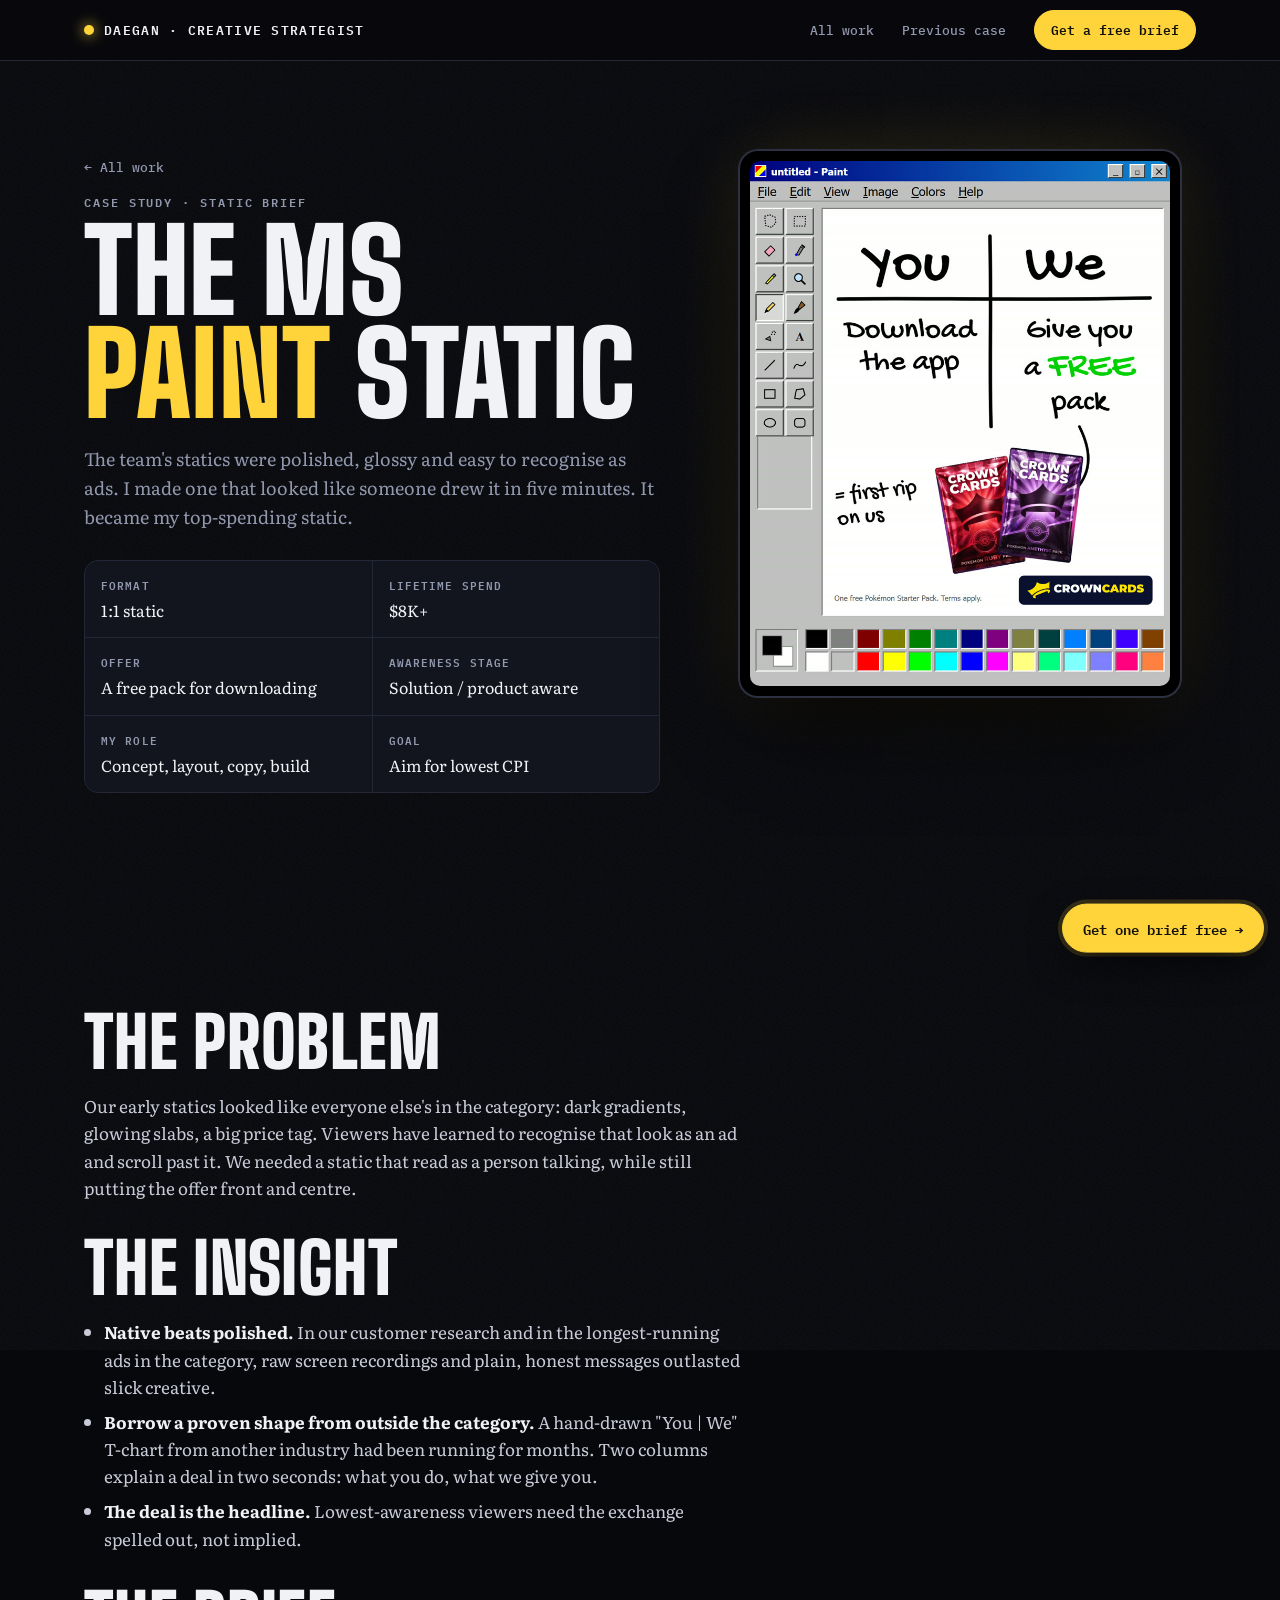
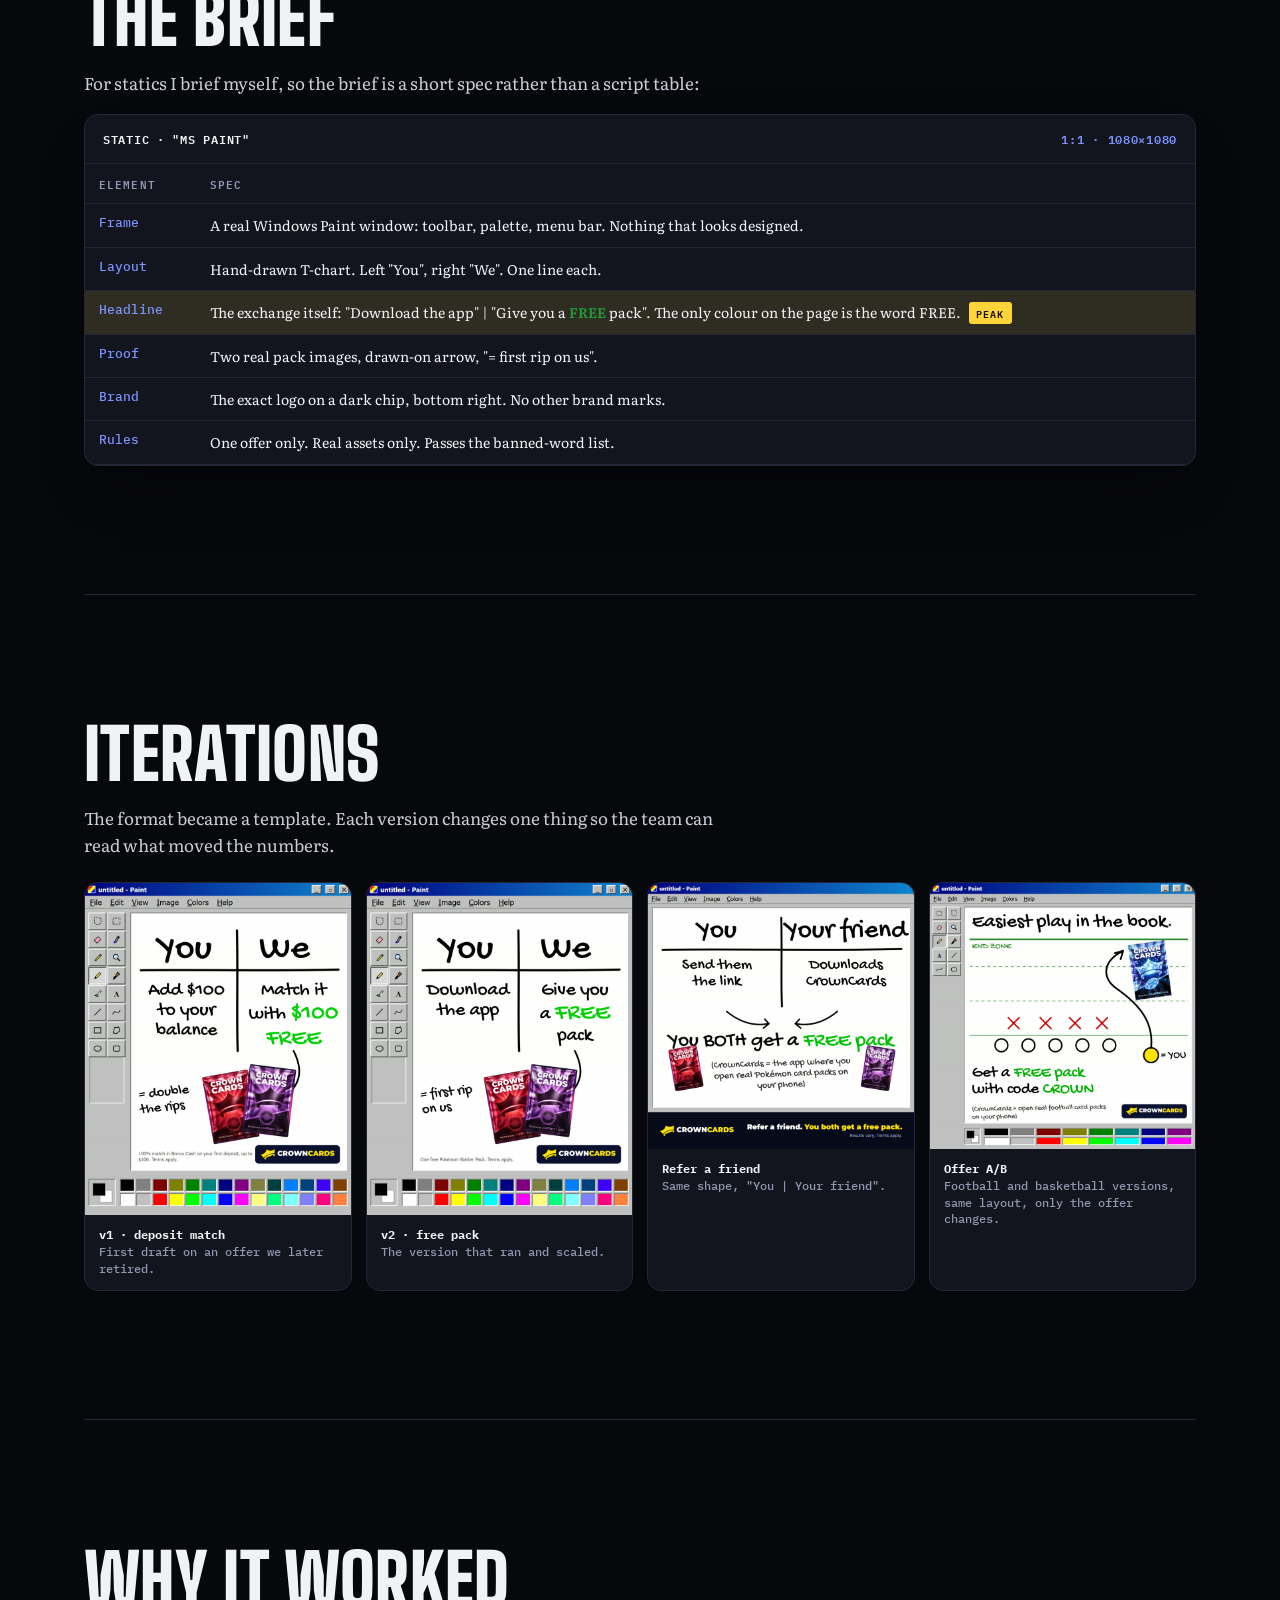
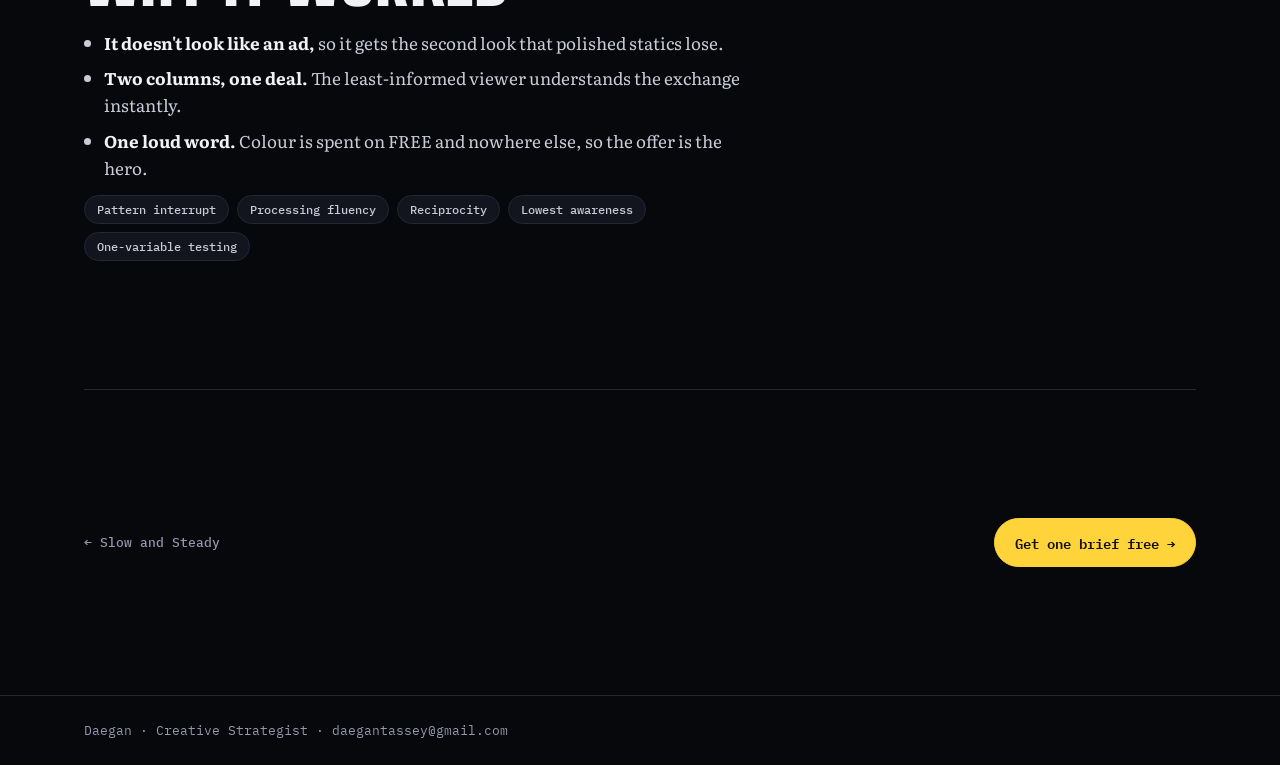
==== commit 5562de88: "Mobile: side-by-side case cards, hold-to-pause reel Co-Authored-By: Claude Opus 5.5 <noreply@anthrop" ====
--- a/ms-paint.html
+++ b/ms-paint.html
@@ -4,7 +4,7 @@
 <title>MS Paint Static · Case Study</title>
 <link rel="preconnect" href="https://fonts.googleapis.com"><link rel="preconnect" href="https://fonts.gstatic.com" crossorigin>
 <link href="https://fonts.googleapis.com/css2?family=Big+Shoulders+Display:wght@600;800;900&family=Literata:ital,opsz,wght@0,7..72,400;0,7..72,600;1,7..72,400&family=IBM+Plex+Mono:wght@400;500;600&display=swap" rel="stylesheet">
-<link rel="stylesheet" href="site.css?v=5">
+<link rel="stylesheet" href="site.css?v=6">
 </head><body>
 <header class="bar"><div class="wrap">
   <a class="who" href="index.html"><b></b>Daegan<span class="full"> · Creative Strategist</span></a>
@@ -84,5 +84,5 @@
 </main>
 <footer><div class="wrap">Daegan · Creative Strategist · daegantassey@gmail.com</div></footer>
 <div class="sticky"><a class="btn primary" href="index.html#contact">Get one brief free →</a></div>
-<script src="motion.js?v=5"></script>
+<script src="motion.js?v=6"></script>
 </body></html>
--- a/site.css
+++ b/site.css
@@ -150,7 +150,7 @@
 .case .go2{font:600 13px var(--mono);margin-top:14px;display:inline-block}
 .case img,.case video{width:150px;border-radius:12px;position:relative;z-index:1;max-width:100%}
 @media (max-width:900px){.cases{grid-template-columns:1fr}}
-@media (max-width:480px){.case{grid-template-columns:1fr}.case img,.case video{width:120px}}
+@media (max-width:480px){.case{grid-template-columns:minmax(0,1fr) 92px;align-items:center}.case img,.case video{width:92px}}
 
 /* theory */
 .theories{display:grid;grid-template-columns:repeat(auto-fill,minmax(250px,1fr));gap:12px}
@@ -289,3 +289,5 @@
   .iter{gap:10px}
   td,th{padding:9px 10px}
 }
+.reel:active .row{animation-play-state:paused}
+@media (max-width:600px){.case h3{font-size:34px}.case .lede{font-size:15px!important}}
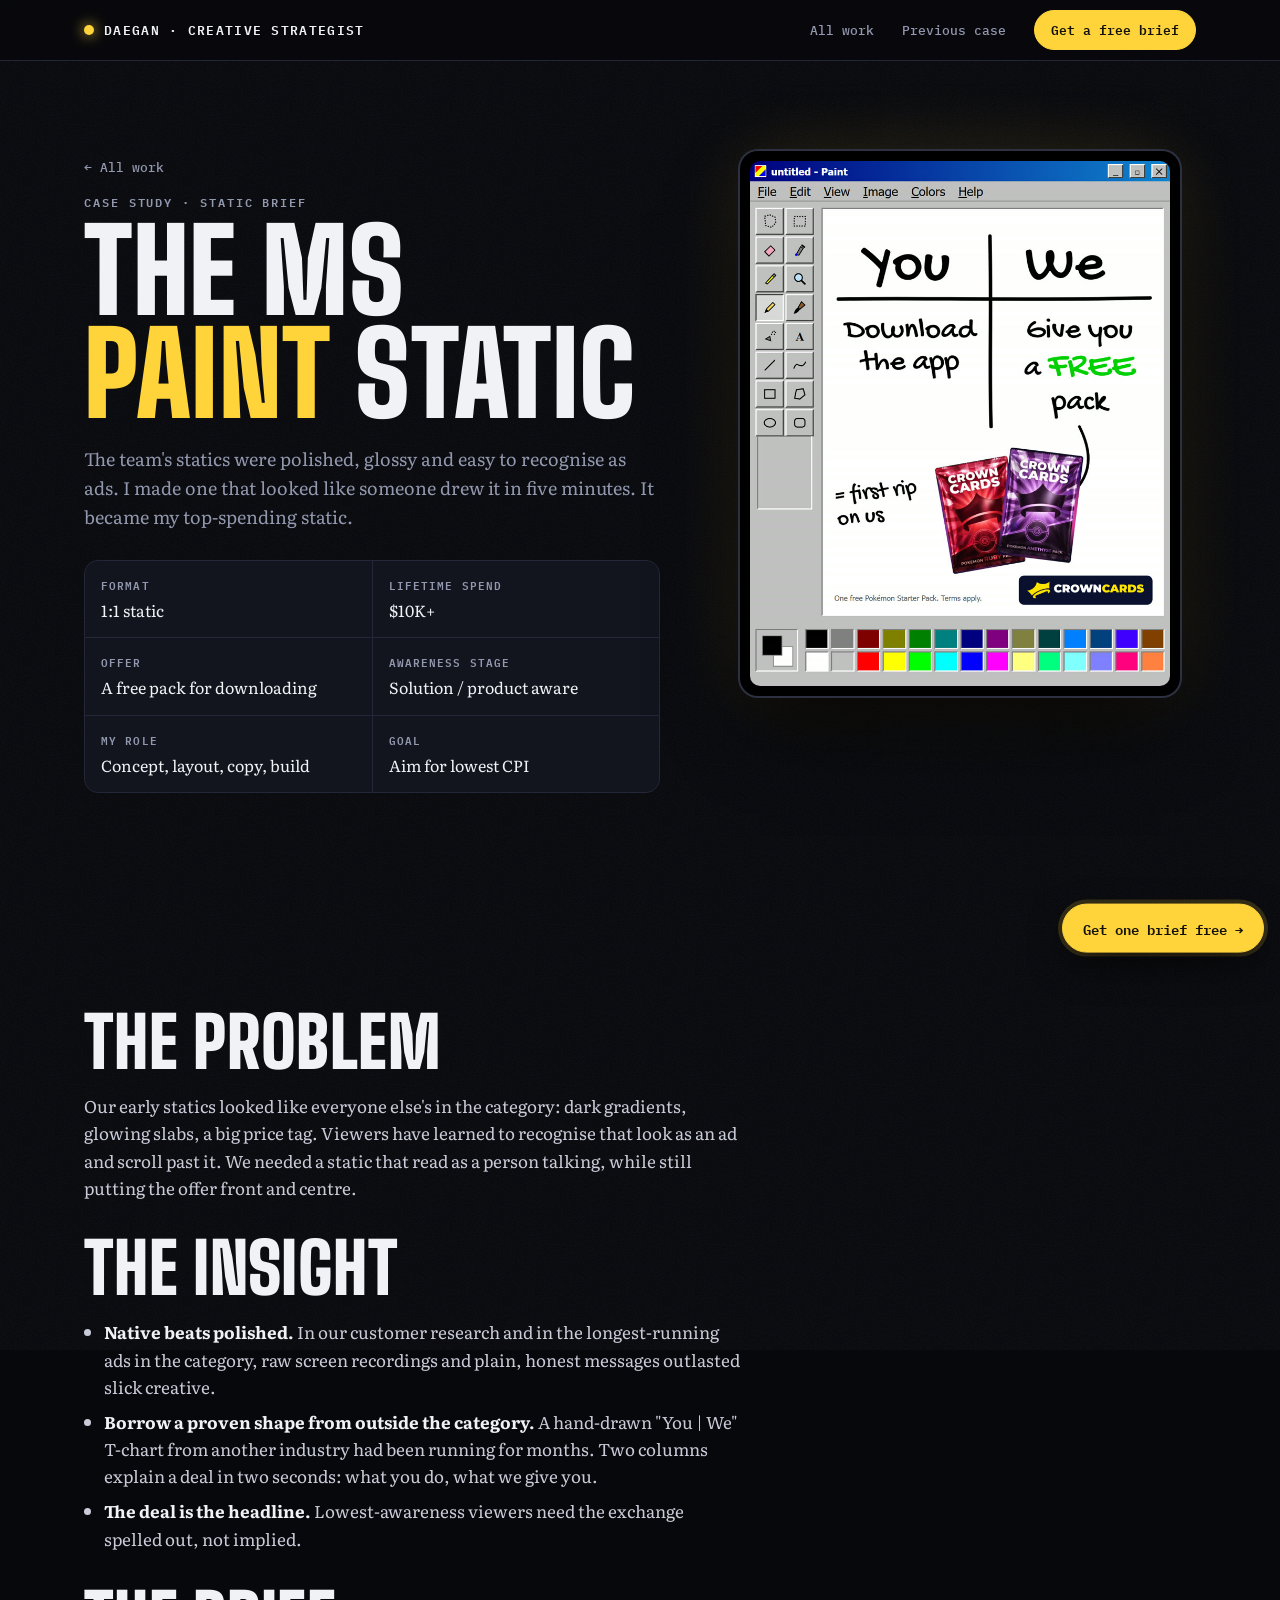
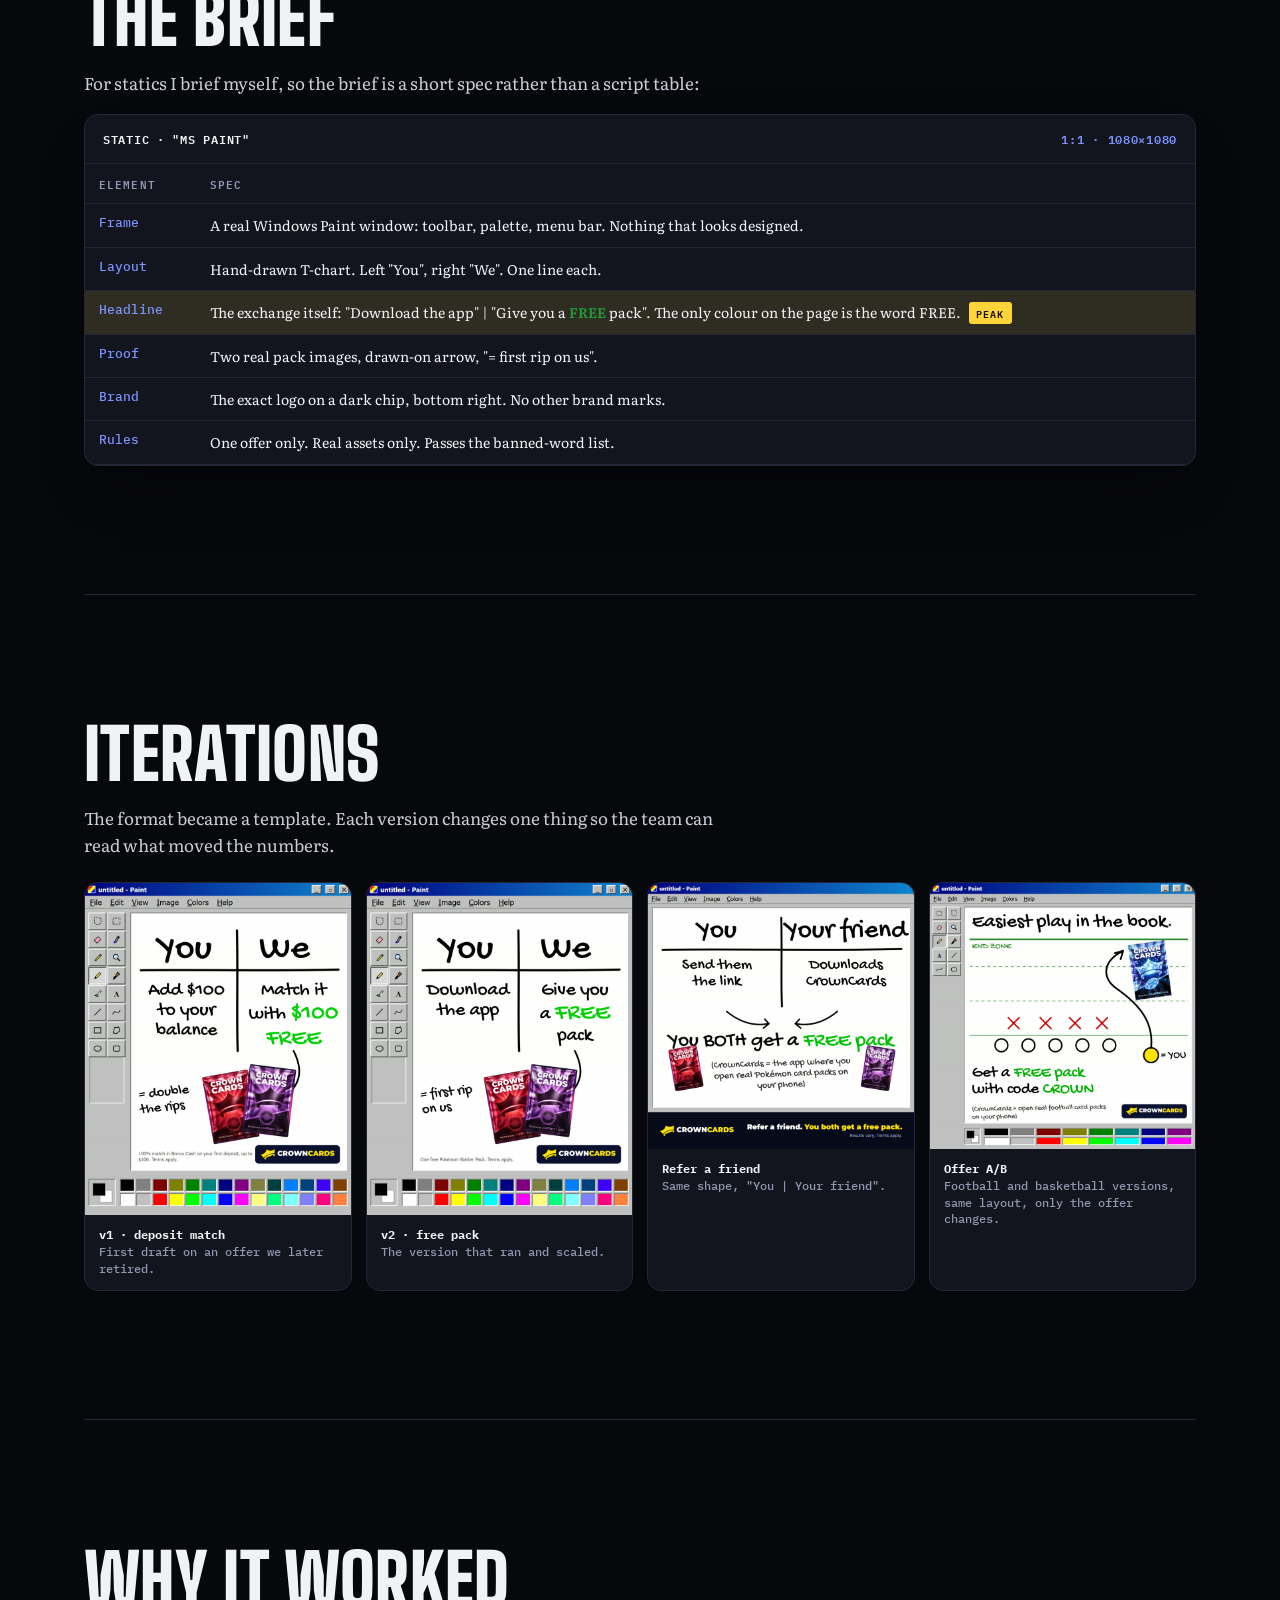
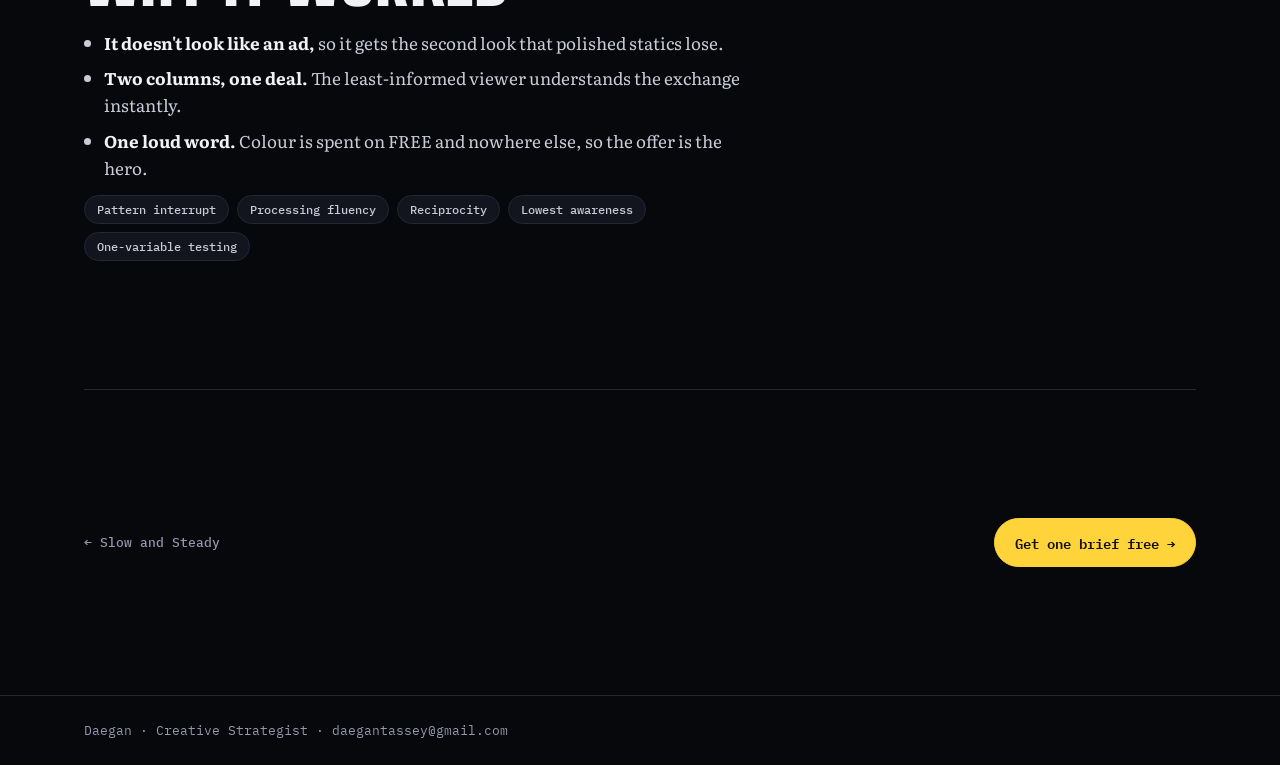
==== commit 5c470926: "Add Systems & people and spec copywriting sections; refresh numbers Lifetime spend and installs from" ====
--- a/ms-paint.html
+++ b/ms-paint.html
@@ -4,7 +4,7 @@
 <title>MS Paint Static · Case Study</title>
 <link rel="preconnect" href="https://fonts.googleapis.com"><link rel="preconnect" href="https://fonts.gstatic.com" crossorigin>
 <link href="https://fonts.googleapis.com/css2?family=Big+Shoulders+Display:wght@600;800;900&family=Literata:ital,opsz,wght@0,7..72,400;0,7..72,600;1,7..72,400&family=IBM+Plex+Mono:wght@400;500;600&display=swap" rel="stylesheet">
-<link rel="stylesheet" href="site.css?v=6">
+<link rel="stylesheet" href="site.css?v=8">
 </head><body>
 <header class="bar"><div class="wrap">
   <a class="who" href="index.html"><b></b>Daegan<span class="full"> · Creative Strategist</span></a>
@@ -20,7 +20,7 @@
       <p class="lede">The team's statics were polished, glossy and easy to recognise as ads. I made one that looked like someone drew it in five minutes. It became my top-spending static.</p>
       <dl class="facts">
         <div><dt>Format</dt><dd>1:1 static</dd></div>
-        <div><dt>Lifetime spend</dt><dd>$8K+</dd></div>
+        <div><dt>Lifetime spend</dt><dd>$10K+</dd></div>
         <div><dt>Offer</dt><dd>A free pack for downloading</dd></div>
         <div><dt>Awareness stage</dt><dd>Solution / product aware</dd></div>
         <div><dt>My role</dt><dd>Concept, layout, copy, build</dd></div>
@@ -84,5 +84,5 @@
 </main>
 <footer><div class="wrap">Daegan · Creative Strategist · daegantassey@gmail.com</div></footer>
 <div class="sticky"><a class="btn primary" href="index.html#contact">Get one brief free →</a></div>
-<script src="motion.js?v=6"></script>
+<script src="motion.js?v=8"></script>
 </body></html>
--- a/site.css
+++ b/site.css
@@ -281,7 +281,9 @@
   footer{font-size:12px}
   .cs-hero{padding-block:28px 48px}
   .cs-hero h1{font-size:clamp(50px,15vw,72px)}
-  .facts{grid-template-columns:1fr}
+  .facts{grid-template-columns:repeat(2,minmax(0,1fr))}
+  .facts div{padding:12px}
+  .facts dd{font-size:14.5px;line-height:1.35}
   .media-frame{width:min(250px,70vw)}
   .media-frame.sq{width:100%}
   .prose h2{font-size:clamp(38px,11vw,52px)}
@@ -291,3 +293,27 @@
 }
 .reel:active .row{animation-play-state:paused}
 @media (max-width:600px){.case h3{font-size:34px}.case .lede{font-size:15px!important}}
+
+/* Systems & people (2026-10-21) */
+.org{display:grid;grid-template-columns:minmax(0,1.15fr) minmax(0,1fr);gap:28px;align-items:start;margin-top:8px}
+.tree{background:var(--card);border:1px solid var(--line);border-radius:14px;overflow:hidden;box-shadow:0 30px 60px -30px rgba(0,0,0,.8);min-width:0}
+.tree-head{display:flex;justify-content:space-between;gap:12px;padding:14px 18px;border-bottom:1px solid var(--line);font:600 12px var(--mono);letter-spacing:.06em;text-transform:uppercase}
+.tree-head span:last-child{color:var(--hl)}
+.tree pre{margin:0;padding:18px;font:400 13.5px/1.75 var(--mono);color:var(--fg);overflow-x:auto;white-space:pre}
+.tree b{color:var(--hl);font-weight:600} .tree i{color:var(--mut);font-style:normal}
+.org-copy h3{font-size:clamp(28px,3vw,40px);margin:0 0 10px} .org-copy h3+p{margin:0 0 26px;color:var(--mut)}
+.people{display:grid;grid-template-columns:repeat(3,minmax(0,1fr));gap:16px;margin-top:36px}
+.pp{padding:26px;border:1px solid var(--line);border-radius:14px;background:var(--card)}
+.pp .k{font:600 11px var(--mono);letter-spacing:.14em;color:var(--hl)}
+.pp h3{font-size:30px;margin:10px 0} .pp p{margin:0;color:var(--mut);font-size:16px}
+.tools{margin-top:36px;border:1px solid var(--line);border-radius:14px;background:var(--bg2);padding:24px;display:grid;grid-template-columns:repeat(4,minmax(0,1fr));gap:18px}
+.tools-head{grid-column:1/-1;display:flex;justify-content:space-between;gap:16px;flex-wrap:wrap;align-items:baseline;padding-bottom:10px;border-bottom:1px solid var(--line)}
+.tl b{font:900 24px/1 var(--display);text-transform:uppercase;display:block;margin-bottom:8px} .tl p{margin:0;color:var(--mut);font-size:15px}
+/* Writing: spec copy page */
+.spec{background:#F3EEE4;color:#2B2622;border-radius:6px;padding:clamp(26px,4vw,52px);box-shadow:0 30px 60px -30px rgba(0,0,0,.85);font:400 15.5px/1.55 "EB Garamond",Georgia,serif;min-width:0}
+.spec p{margin:0 0 9px} .spec .sh1{font-size:clamp(26px,3vw,36px);line-height:1.1;margin:0}
+.spec .sh2{font-size:clamp(24px,2.7vw,32px);line-height:1.15;font-style:italic;color:#6B625A;margin:0 0 22px}
+.spec hr{width:56px;border:0;border-top:1.5px solid #B8312F;margin:18px 0}
+.spec-foot{border-top:1px solid #D8D0C2;margin-top:22px;padding-top:14px;text-align:right;font:500 12px/1 "EB Garamond",Georgia,serif;letter-spacing:.12em;color:#6B625A}
+@media (max-width:860px){.org{grid-template-columns:1fr}.people{grid-template-columns:1fr}.tools{grid-template-columns:1fr 1fr}}
+@media (max-width:520px){.tools{grid-template-columns:1fr}.tree pre{font-size:11.5px}}
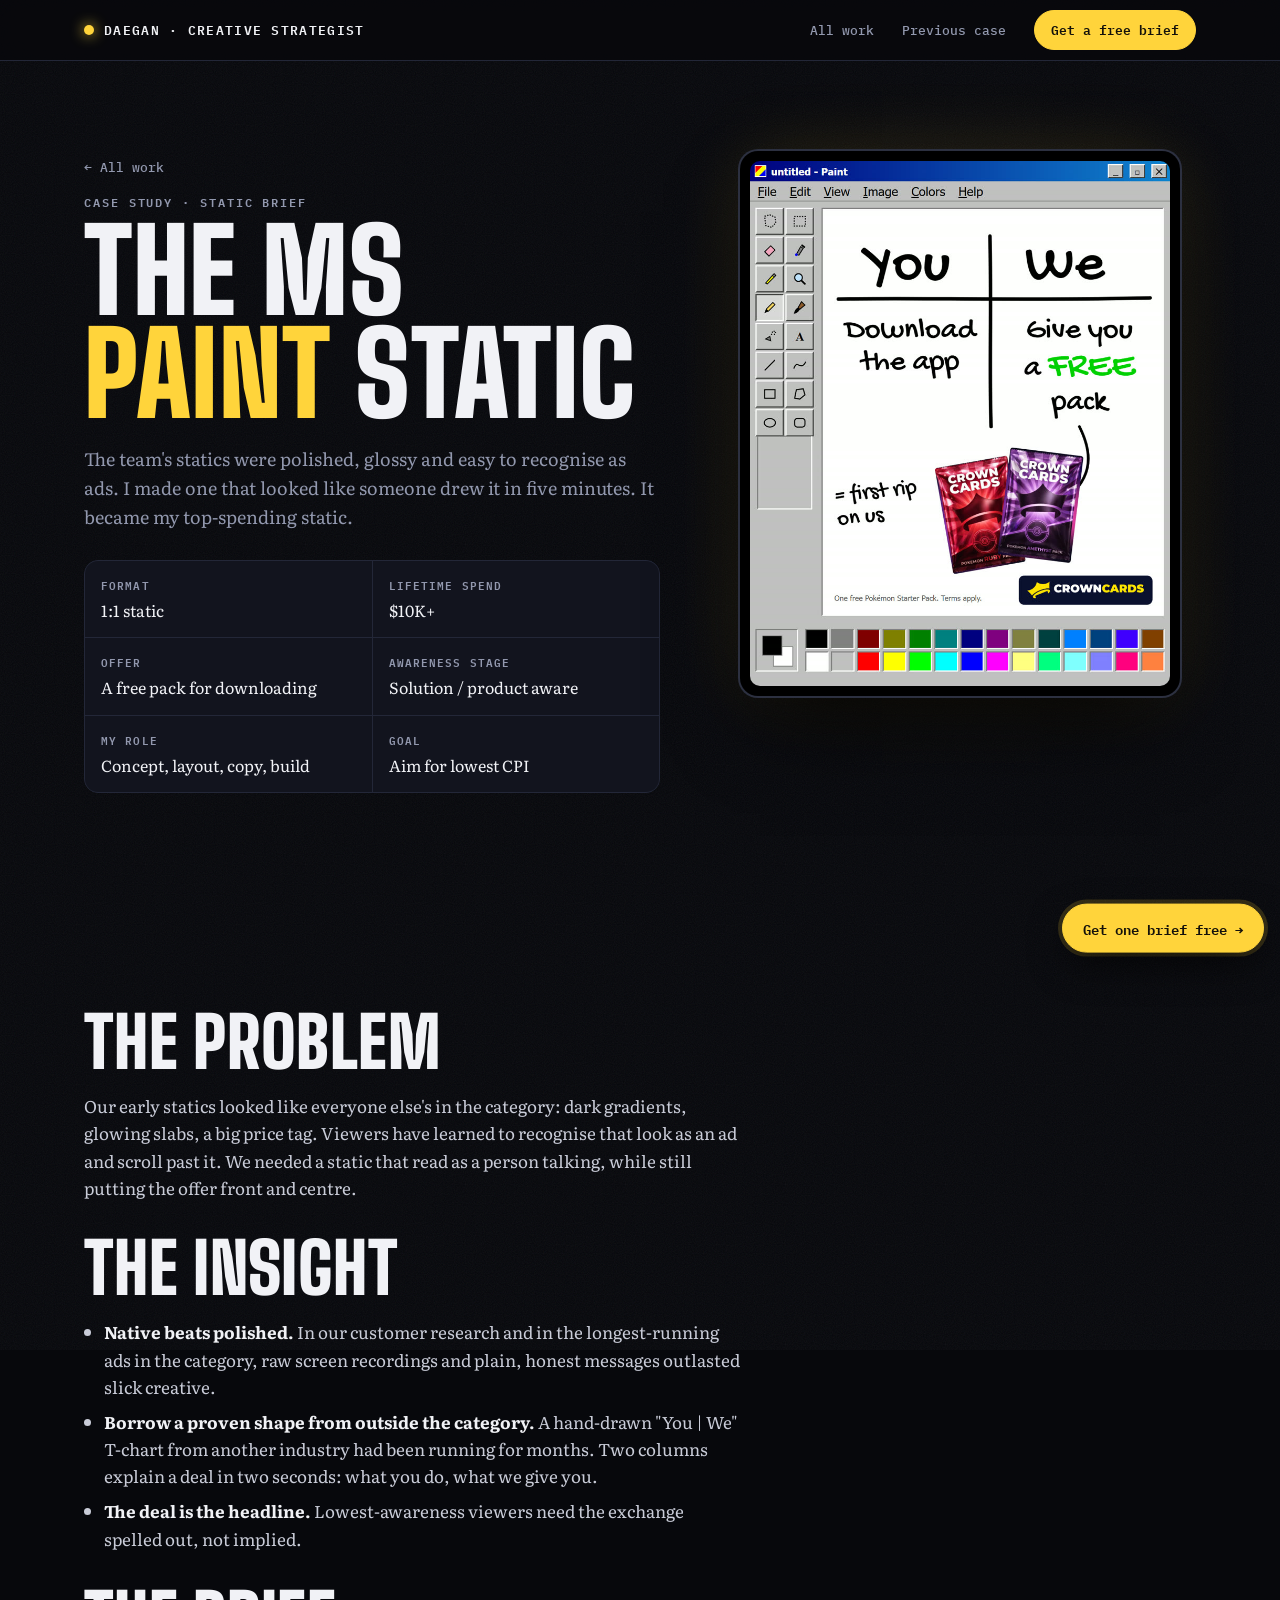
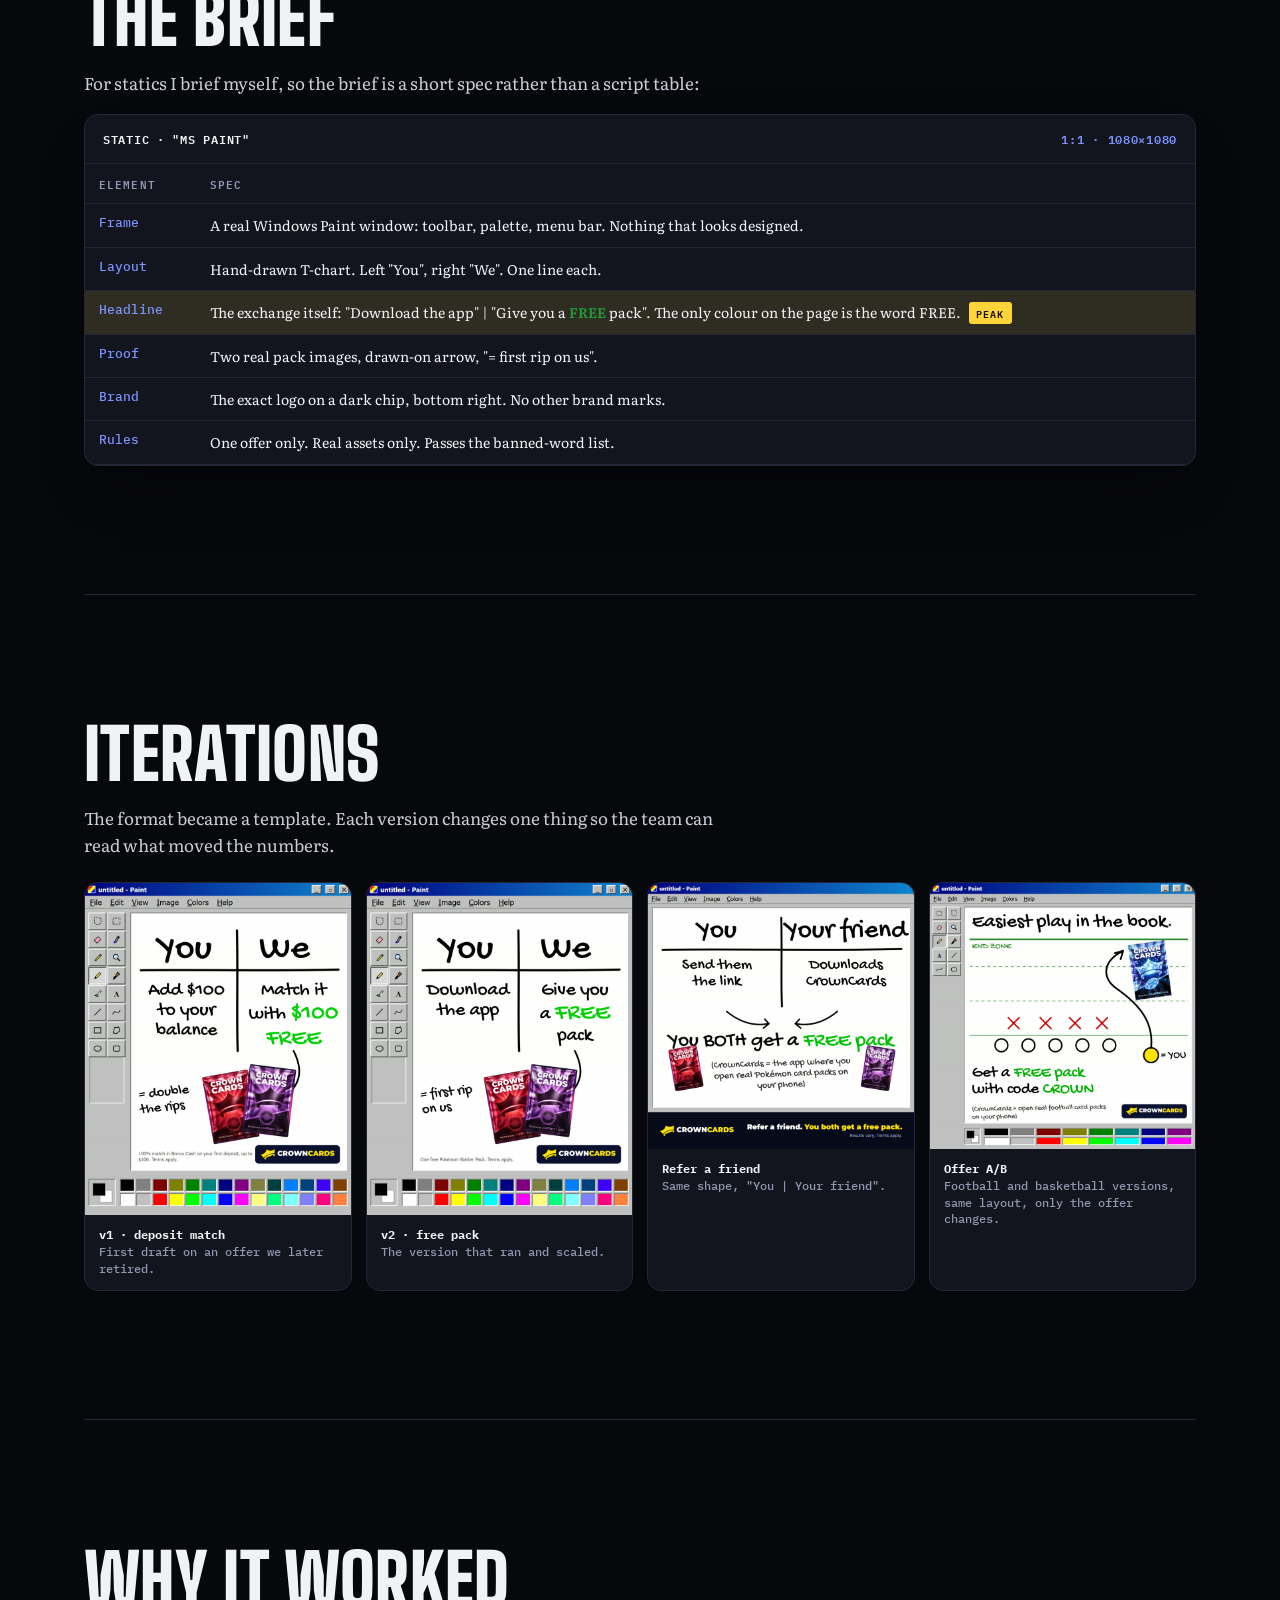
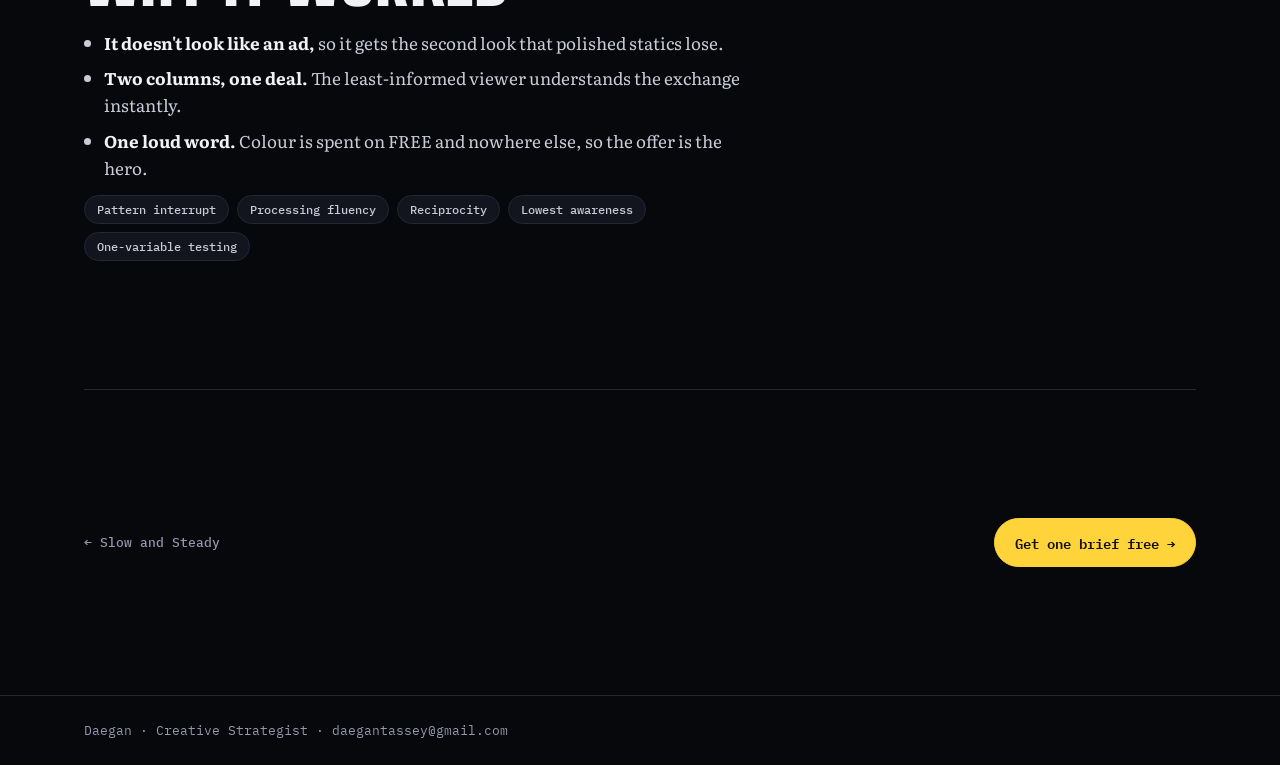
==== commit 299e6e46: "Case studies: show the work at full size, tighten the header Co-Authored-By: Claude Opus 5.5 <norepl" ====
--- a/ms-paint.html
+++ b/ms-paint.html
@@ -4,7 +4,7 @@
 <title>MS Paint Static · Case Study</title>
 <link rel="preconnect" href="https://fonts.googleapis.com"><link rel="preconnect" href="https://fonts.gstatic.com" crossorigin>
 <link href="https://fonts.googleapis.com/css2?family=Big+Shoulders+Display:wght@600;800;900&family=Literata:ital,opsz,wght@0,7..72,400;0,7..72,600;1,7..72,400&family=IBM+Plex+Mono:wght@400;500;600&display=swap" rel="stylesheet">
-<link rel="stylesheet" href="site.css?v=8">
+<link rel="stylesheet" href="site.css?v=9">
 </head><body>
 <header class="bar"><div class="wrap">
   <a class="who" href="index.html"><b></b>Daegan<span class="full"> · Creative Strategist</span></a>
--- a/site.css
+++ b/site.css
@@ -317,3 +317,17 @@
 .spec-foot{border-top:1px solid #D8D0C2;margin-top:22px;padding-top:14px;text-align:right;font:500 12px/1 "EB Garamond",Georgia,serif;letter-spacing:.12em;color:#6B625A}
 @media (max-width:860px){.org{grid-template-columns:1fr}.people{grid-template-columns:1fr}.tools{grid-template-columns:1fr 1fr}}
 @media (max-width:520px){.tools{grid-template-columns:1fr}.tree pre{font-size:11.5px}}
+
+/* Case studies: bigger media, no dead space (2026-10-21) */
+#cases{padding-top:clamp(64px,7vw,100px)}
+#cases .sh{grid-template-columns:1fr;gap:12px;margin-bottom:32px}
+.case{grid-template-columns:minmax(0,1fr) minmax(0,.9fr);align-items:stretch;padding:28px;gap:24px}
+.case>div{display:flex;flex-direction:column;justify-content:flex-end}
+.case img,.case video{width:100%;height:100%;max-height:440px;object-fit:cover;object-position:top center;border-radius:14px;box-shadow:0 20px 40px -20px rgba(0,0,0,.8)}
+@media (max-width:900px){.case{min-height:0}.case img,.case video{max-height:360px}}
+@media (max-width:480px){.case{grid-template-columns:minmax(0,1fr) 120px;min-height:0;align-items:center}.case img,.case video{width:120px;height:auto;max-height:none}}
+.case{grid-template-columns:minmax(0,1fr) auto}
+.case img,.case video{width:auto;height:380px;max-height:none;object-fit:contain}
+@media (max-width:1100px){.case img,.case video{height:340px}}
+@media (max-width:900px){.case img,.case video{height:320px}}
+@media (max-width:480px){.case img,.case video{width:110px;height:auto}}
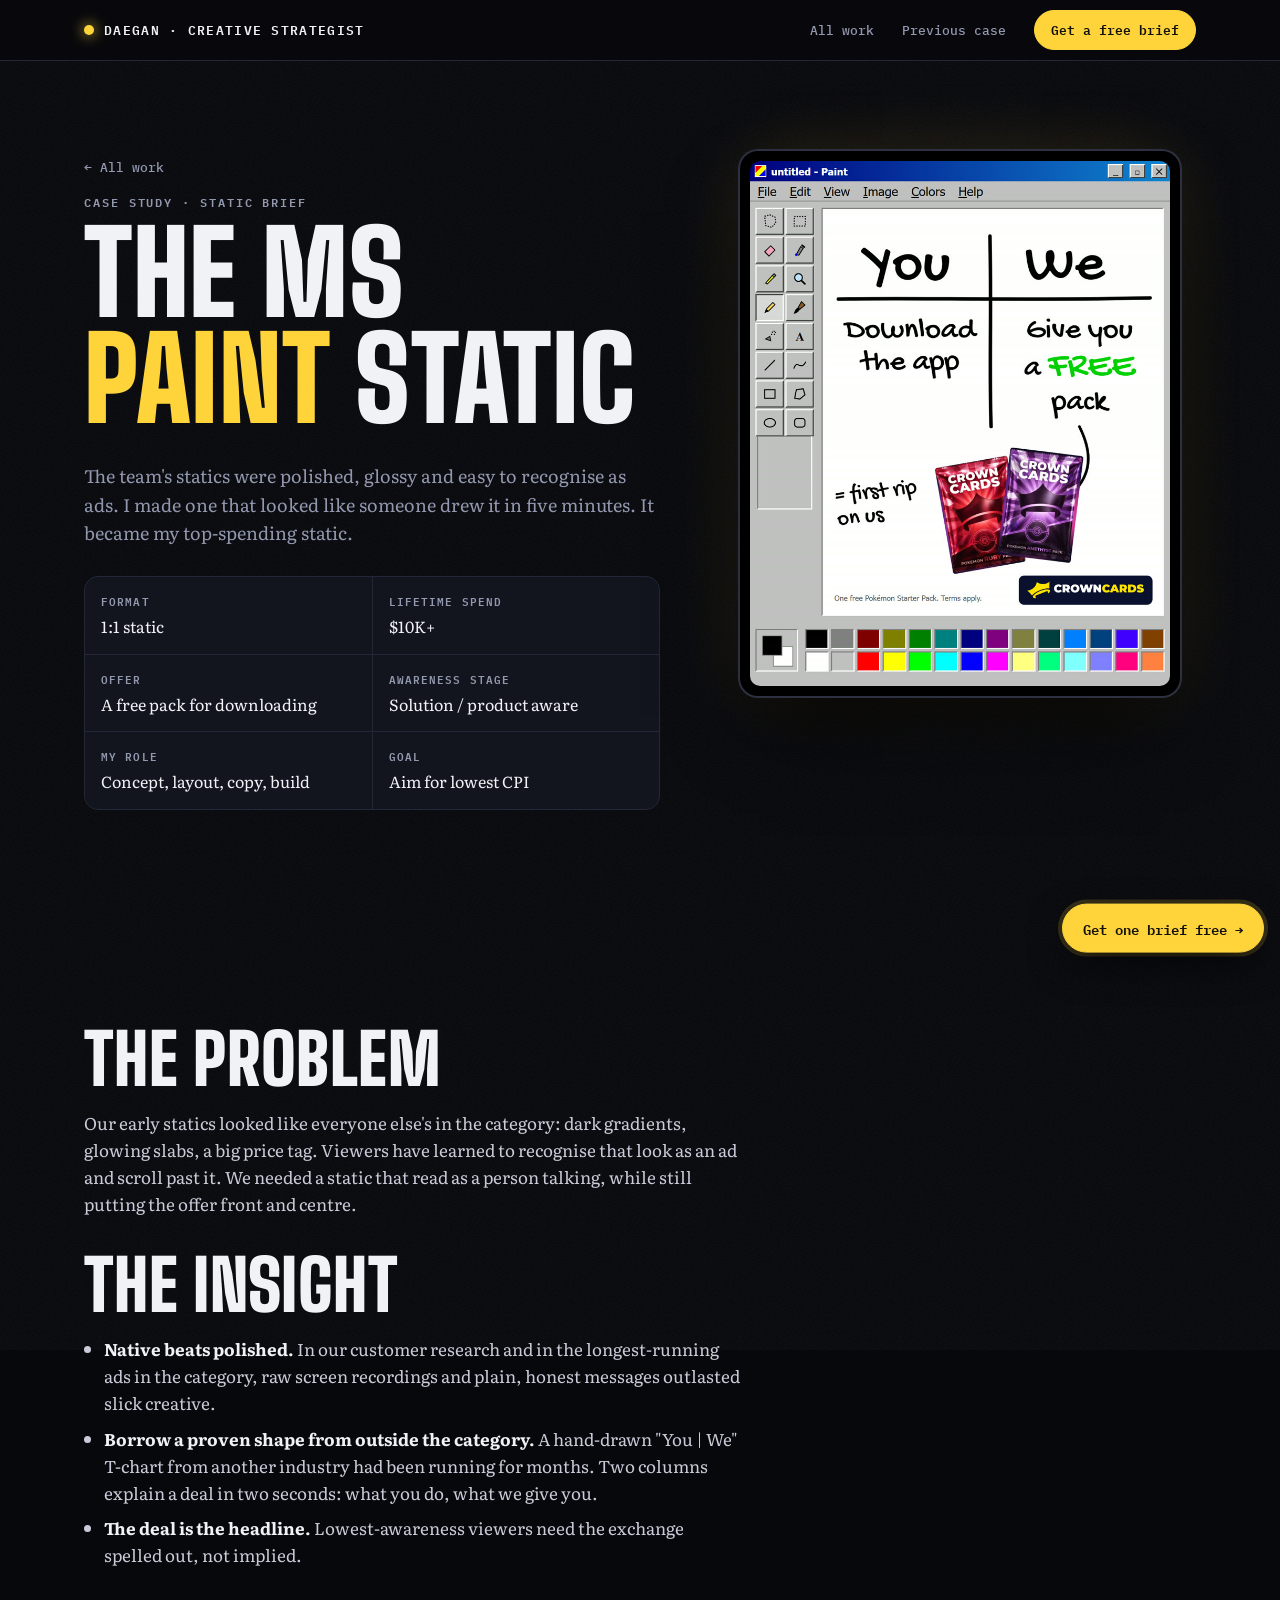
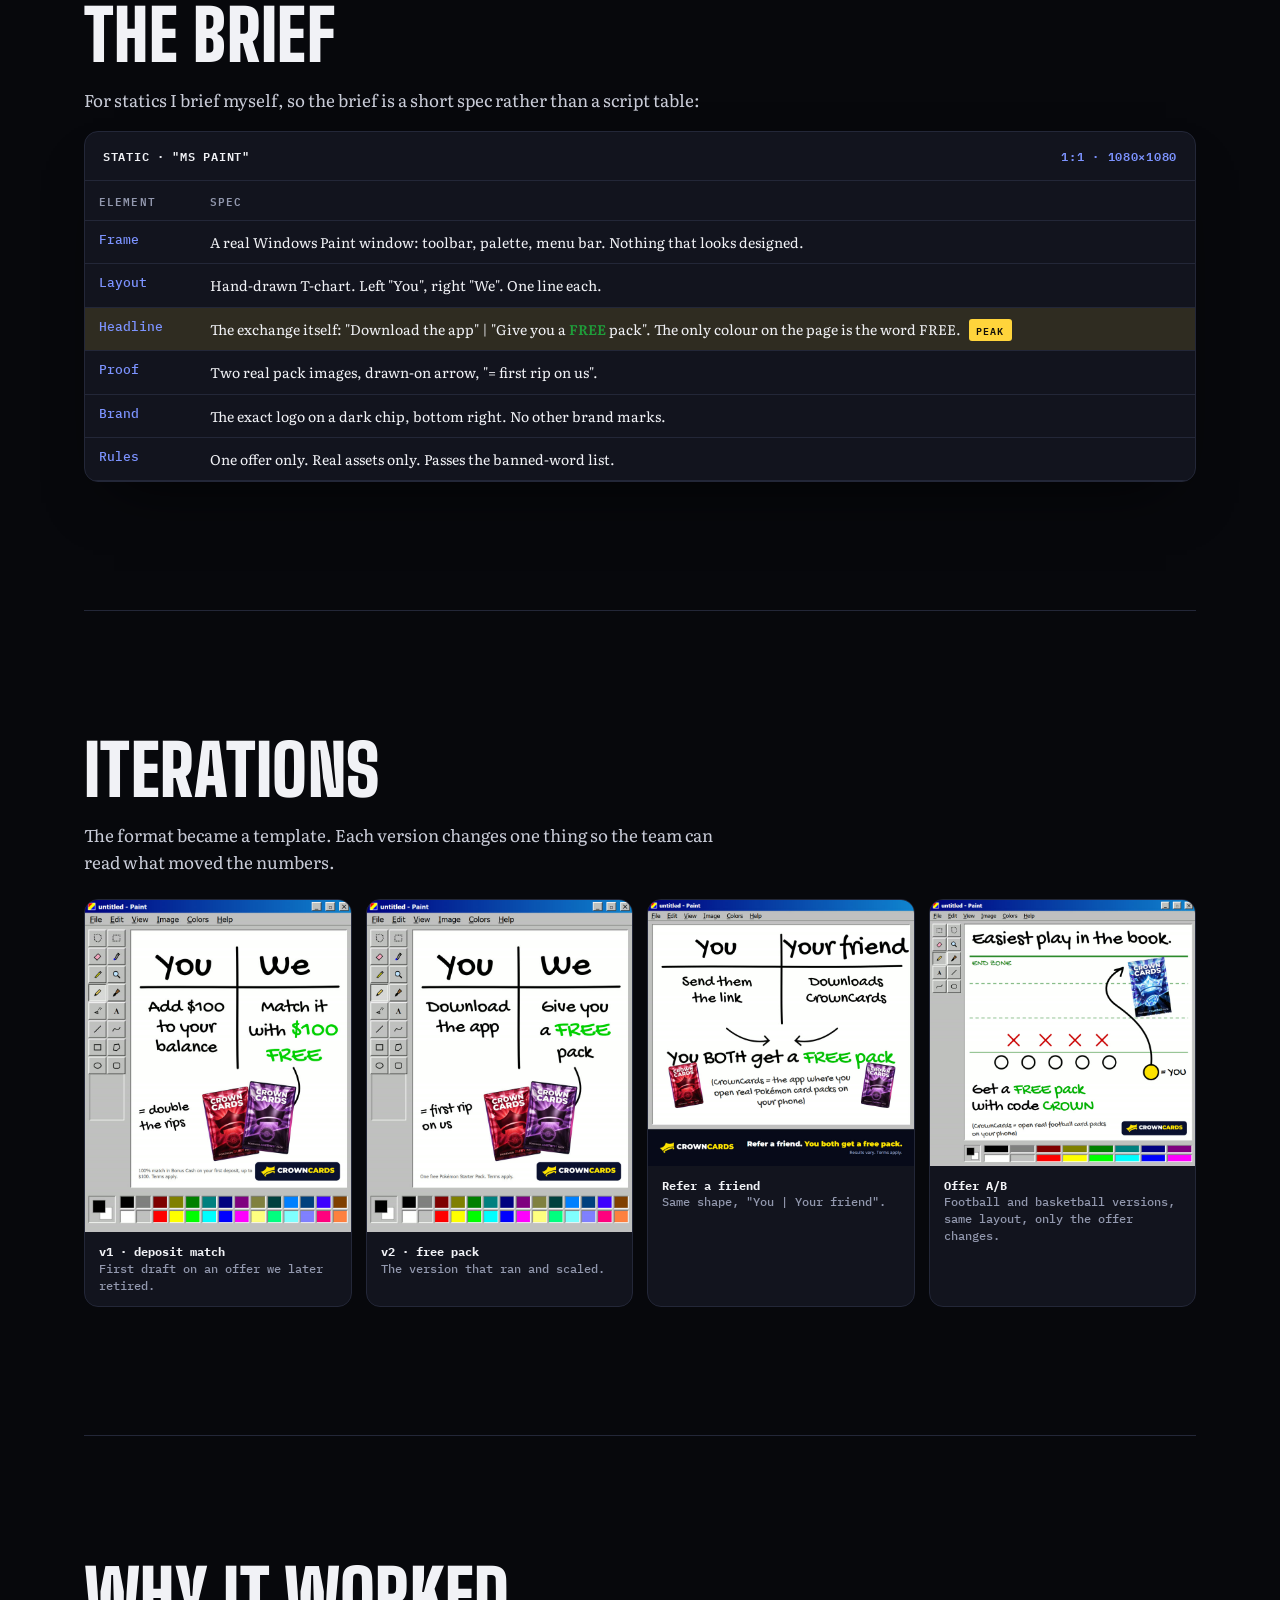
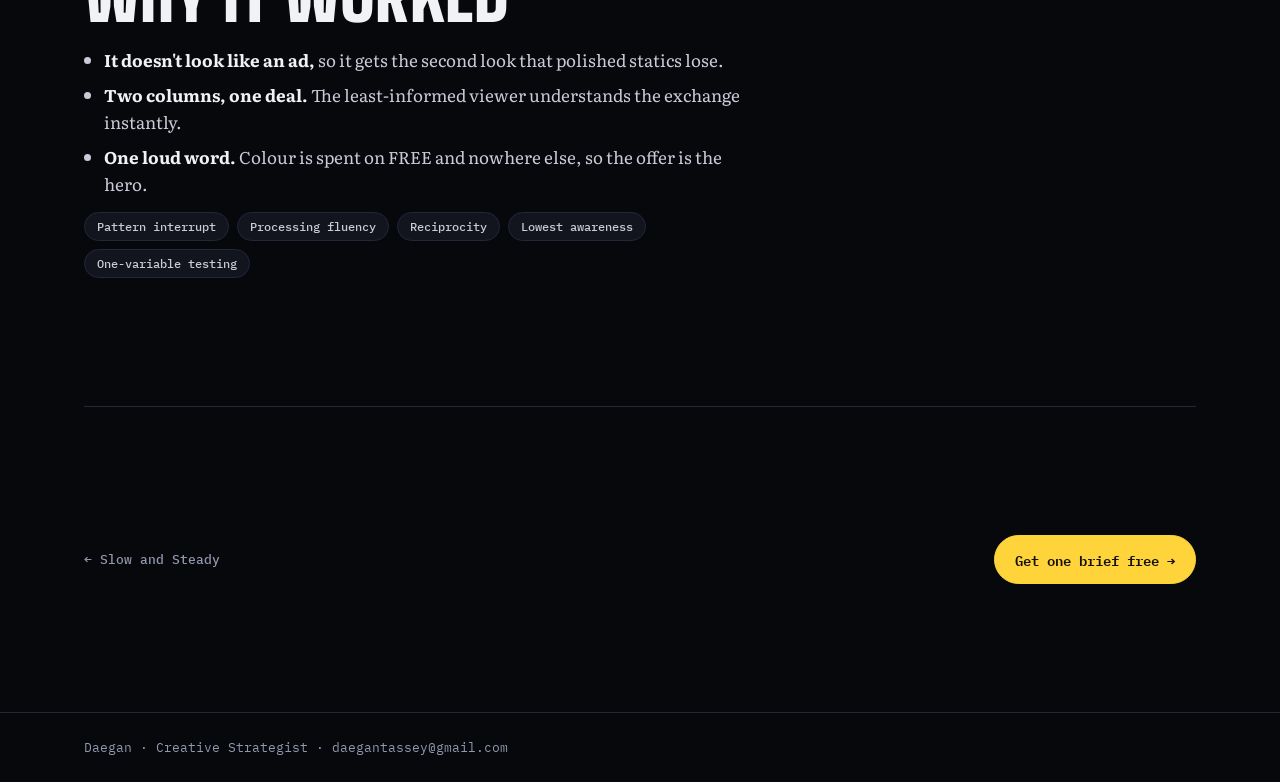
==== commit a04bbfb5: "Header: keep nav labels on one line; hide secondary links on narrower screens Co-Authored-By: Claude" ====
--- a/ms-paint.html
+++ b/ms-paint.html
@@ -4,7 +4,7 @@
 <title>MS Paint Static · Case Study</title>
 <link rel="preconnect" href="https://fonts.googleapis.com"><link rel="preconnect" href="https://fonts.gstatic.com" crossorigin>
 <link href="https://fonts.googleapis.com/css2?family=Big+Shoulders+Display:wght@600;800;900&family=Literata:ital,opsz,wght@0,7..72,400;0,7..72,600;1,7..72,400&family=IBM+Plex+Mono:wght@400;500;600&display=swap" rel="stylesheet">
-<link rel="stylesheet" href="site.css?v=9">
+<link rel="stylesheet" href="site.css?v=11">
 </head><body>
 <header class="bar"><div class="wrap">
   <a class="who" href="index.html"><b></b>Daegan<span class="full"> · Creative Strategist</span></a>
--- a/site.css
+++ b/site.css
@@ -331,3 +331,12 @@
 @media (max-width:1100px){.case img,.case video{height:340px}}
 @media (max-width:900px){.case img,.case video{height:320px}}
 @media (max-width:480px){.case img,.case video{width:110px;height:auto}}
+
+/* case pages: title no longer runs into the intro (2026-10-21) */
+.cs-hero h1{line-height:.92;margin-bottom:clamp(18px,2.4vw,30px)}
+.cs-hero h1 + .lede{margin-top:0}
+
+/* header: never wrap nav labels; drop secondary links as the bar narrows (2026-10-21) */
+nav a,.go{white-space:nowrap}
+@media (max-width:1080px){nav a[href="#systems"],nav a[href="#writing"]{display:none}}
+@media (max-width:920px){nav a[href="#awareness"]{display:none}}
